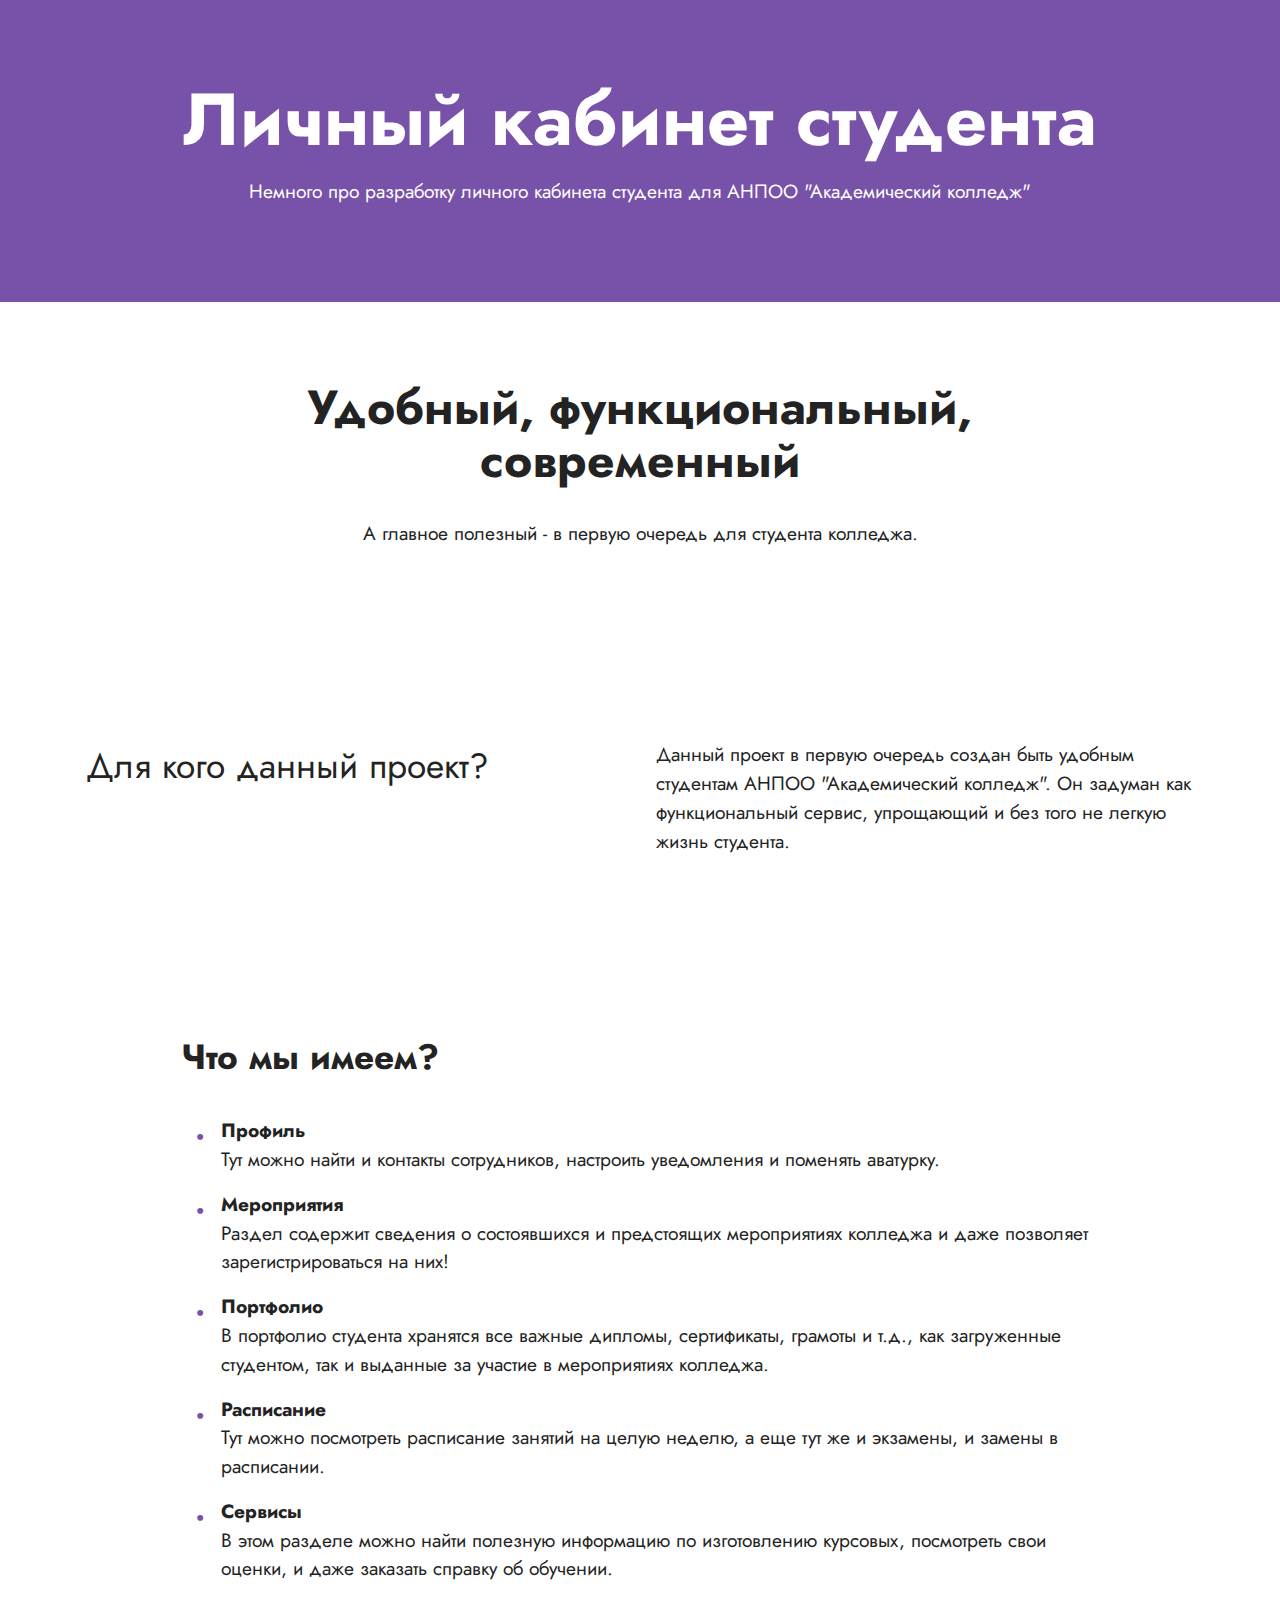
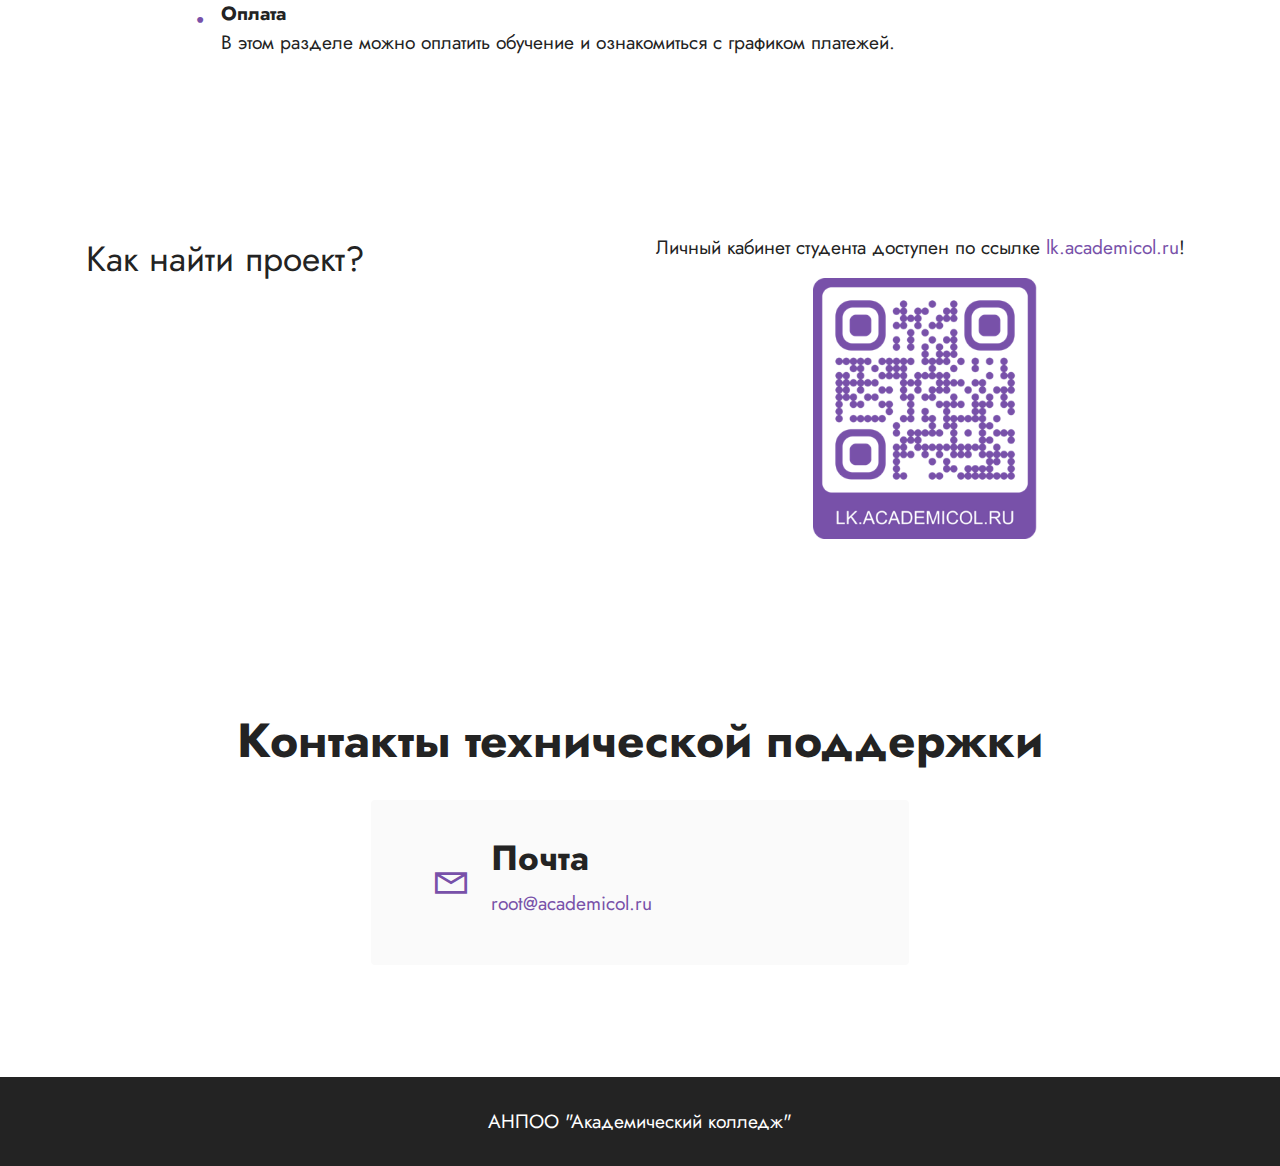
==== index.html @ cc5bcfe1 "Update index.html" ====
<!DOCTYPE html>
<html>
<head>
    <meta charset="UTF-8">
    <meta http-equiv="X-UA-Compatible" content="IE=edge">
    <meta name="viewport" content="width=device-width, initial-scale=1, minimum-scale=1">
    <link rel="shortcut icon" href="assets/images/android-icon-72x72.png" type="image/x-icon">
    <meta name="description" content="">
    <title>Личный кабинет студента</title>
    <link rel="stylesheet" href="assets/web/assets/mobirise-icons2/mobirise2.css">
    <link rel="stylesheet" href="assets/bootstrap/css/bootstrap.min.css">
    <link rel="stylesheet" href="assets/bootstrap/css/bootstrap-grid.min.css">
    <link rel="stylesheet" href="assets/bootstrap/css/bootstrap-reboot.min.css">
    <link rel="stylesheet" href="assets/socicon/css/styles.css">
    <link rel="stylesheet" href="assets/dropdown/css/style.css">
    <link rel="stylesheet" href="assets/theme/css/style.css">
    <link rel="preload"
          href="https://fonts.googleapis.com/css?family=Jost:100,200,300,400,500,600,700,800,900,100i,200i,300i,400i,500i,600i,700i,800i,900i&display=swap"
          as="style" onload="this.onload=null;this.rel='stylesheet'">
    <noscript>
        <link rel="stylesheet"
              href="https://fonts.googleapis.com/css?family=Jost:100,200,300,400,500,600,700,800,900,100i,200i,300i,400i,500i,600i,700i,800i,900i&display=swap">
    </noscript>
    <link rel="preload" as="style" href="assets/mobirise/css/mbr-additional.css">
    <link rel="stylesheet" href="assets/mobirise/css/mbr-additional.css" type="text/css">
</head>
<body>
<section data-bs-version="5.1" class="header1 cid-s48MCQYojq" id="header1-f">
    <div class="align-center container">
        <div class="row justify-content-center">
            <div class="col-12 col-lg-12"><h1 class="mbr-section-title mbr-fonts-style mb-3 display-1"><strong>Личный
                        кабинет студента</strong></h1>
                <p class="mbr-text mbr-fonts-style display-7">Немного про разработку личного кабинета студента для АНПОО
                    "Академический колледж"</p></div>
        </div>
    </div>
</section>
<section data-bs-version="5.1" class="content4 cid-sHHCdPRo4N" id="content4-r">
    <div class="container">
        <div class="row justify-content-center">
            <div class="title col-md-12 col-lg-10"><h3
                        class="mbr-section-title mbr-fonts-style align-center mb-4 display-2"><strong>Удобный,
                        функциональный, современный</strong></h3><h4
                        class="mbr-section-subtitle align-center mbr-fonts-style mb-4 display-7">А главное полезный - в
                    первую очередь для студента колледжа.</h4></div>
        </div>
    </div>
</section>
<section data-bs-version="5.1" class="content10 cid-sHHCg8Ps6o" id="content10-s">
    <div class="container">
        <div class="row justify-content-center">
            <div class="col-12 col-md"><h6 class="mbr-section-subtitle mbr-fonts-style mb-4 display-5">Для кого данный
                    проект?</h6></div>
            <div class="col-md-12 col-lg-6"><p class="mbr-text mbr-fonts-style display-7">Данный проект в первую очередь
                    создан быть удобным студентам АНПОО "Академический колледж". Он задуман как функциональный сервис,
                    упрощающий и без того не легкую жизнь студента.</p></div>
        </div>
    </div>
</section>
<section data-bs-version="5.1" class="content14 cid-sHHGkRH74M" id="content14-t">
    <div class="container">
        <div class="row justify-content-center">
            <div class="col-md-12 col-lg-10"><h3 class="mbr-section-title mbr-fonts-style mb-4 display-5"><strong>Что мы
                        имеем?</strong></h3>
                <ul class="list mbr-fonts-style display-7">
                    <li><strong>Профиль</strong><br>Тут можно найти и контакты сотрудников, настроить уведомления и поменять аватурку.
                    </li>
                    <li><strong>Мероприятия</strong><br>Раздел содержит сведения о состоявшихся и предстоящих
                        мероприятиях колледжа и даже позволяет зарегистрироваться на них!
                    </li>
                    <li><strong>Портфолио</strong><br>В портфолио студента хранятся все важные дипломы, сертификаты,
                        грамоты и т.д., как загруженные студентом, так и выданные за участие в мероприятиях колледжа.
                    </li>
                    <li><strong>Расписание</strong><br></span>Тут можно посмотреть расписание занятий на целую неделю, а
                        еще тут же и экзамены, и замены в расписании.
                    </li>
                    <li><strong>Сервисы</strong><br>В этом разделе можно найти полезную информацию по изготовлению
                        курсовых, посмотреть свои оценки, и даже заказать справку об обучении.
                    </li>
                    <li><strong>Оплата<br></strong>В этом разделе можно оплатить обучение и ознакомиться с графиком
                        платежей.
                    </li>
                </ul>
            </div>
        </div>
    </div>
</section>
<section data-bs-version="5.1" class="content10 cid-sHHCg8Ps6o" id="content10-s">
    <div class="container">
        <div class="row justify-content-center">
            <div class="col-12 col-md"><h6 class="mbr-section-subtitle mbr-fonts-style mb-4 display-5">Как найти
                    проект?</h6></div>
            <div class="col-md-12 col-lg-6">
                <p class="mbr-text mbr-fonts-style display-7">
                    Личный кабинет студента доступен по ссылке 
                    <a href="https://lk.academicol.ru">lk.academicol.ru</a>!
                </p>
                <p class="mbr-text mbr-fonts-style display-7 d-flex flex-row justify-content-around">
                    <img class="col-5" src="assets/images/site.png">
                </p>
            </div>
        </div>
    </div>
</section>
<section data-bs-version="5.1" class="contacts2 cid-sHLPt4nhi1" id="contacts2-14">
    <div class="container">
        <div class="mbr-section-head"><h3 class="mbr-section-title mbr-fonts-style align-center mb-0 display-2"><strong>Контакты
                    технической поддержки</strong></h3></div>
        <div class="row justify-content-center mt-4">
            <div class="card col-12 col-md-6">
                <div class="card-wrapper">
                    <div class="image-wrapper"><span class="mbr-iconfont mobi-mbri-letter mobi-mbri"></span></div>
                    <div class="text-wrapper"><h6 class="card-title mbr-fonts-style mb-1 display-5">
                            <strong>Почта</strong></h6>
                        <p class="mbr-text mbr-fonts-style display-7"><a href="mailto:root@academicol.ru"
                                                                         class="text-primary">root@academicol.ru</a></p>
                    </div>
                </div>
            </div>
        </div>
    </div>
</section>
<section data-bs-version="5.1" class="footer7 cid-sHHzMoeXW1" once="footers" id="footer7-m">
    <div class="container">
        <div class="media-container-row align-center mbr-white">
            <div class="col-12">
                <p class="mbr-text mb-0 mbr-fonts-style display-7">
                    <span class="date-span"></span> АНПОО "Академический колледж"
                </p>
            </div>
        </div>
    </div>
</section>
<script>
    $('.date-span').html(date('Y'));
</script>
</body>
</html>
---- assets/web/assets/mobirise-icons2/mobirise2.css ----
@font-face {
  font-family: 'Moririse2';
  font-display: swap;
  src:  url('mobirise2.eot?f2bix4');
  src:  url('mobirise2.eot?f2bix4#iefix') format('embedded-opentype'),
    url('mobirise2.ttf?f2bix4') format('truetype'),
    url('mobirise2.woff?f2bix4') format('woff'),
    url('mobirise2.svg?f2bix4#mobirise2') format('svg');
  font-weight: normal;
  font-style: normal;
}

[class^="mobi-"], [class*=" mobi-"] {
  /* use !important to prevent issues with browser extensions that change fonts */
  font-family: 'Moririse2' !important;
  speak: none;
  font-style: normal;
  font-weight: normal;
  font-variant: normal;
  text-transform: none;
  line-height: 1;

  /* Better Font Rendering =========== */
  -webkit-font-smoothing: antialiased;
  -moz-osx-font-smoothing: grayscale;
}

.mobi-mbri-add-submenu:before {
  content: "\e900";
}
.mobi-mbri-alert:before {
  content: "\e901";
}
.mobi-mbri-align-center:before {
  content: "\e902";
}
.mobi-mbri-align-justify:before {
  content: "\e903";
}
.mobi-mbri-align-left:before {
  content: "\e904";
}
.mobi-mbri-align-right:before {
  content: "\e905";
}
.mobi-mbri-android:before {
  content: "\e906";
}
.mobi-mbri-apple:before {
  content: "\e907";
}
.mobi-mbri-arrow-down:before {
  content: "\e908";
}
.mobi-mbri-arrow-next:before {
  content: "\e909";
}
.mobi-mbri-arrow-prev:before {
  content: "\e90a";
}
.mobi-mbri-arrow-up:before {
  content: "\e90b";
}
.mobi-mbri-bold:before {
  content: "\e90c";
}
.mobi-mbri-bookmark:before {
  content: "\e90d";
}
.mobi-mbri-bootstrap:before {
  content: "\e90e";
}
.mobi-mbri-briefcase:before {
  content: "\e90f";
}
.mobi-mbri-browse:before {
  content: "\e910";
}
.mobi-mbri-bulleted-list:before {
  content: "\e911";
}
.mobi-mbri-calendar:before {
  content: "\e912";
}
.mobi-mbri-camera:before {
  content: "\e913";
}
.mobi-mbri-cart-add:before {
  content: "\e914";
}
.mobi-mbri-cart-full:before {
  content: "\e915";
}
.mobi-mbri-cash:before {
  content: "\e916";
}
.mobi-mbri-change-style:before {
  content: "\e917";
}
.mobi-mbri-chat:before {
  content: "\e918";
}
.mobi-mbri-clock:before {
  content: "\e919";
}
.mobi-mbri-close:before {
  content: "\e91a";
}
.mobi-mbri-cloud:before {
  content: "\e91b";
}
.mobi-mbri-code:before {
  content: "\e91c";
}
.mobi-mbri-contact-form:before {
  content: "\e91d";
}
.mobi-mbri-credit-card:before {
  content: "\e91e";
}
.mobi-mbri-cursor-click:before {
  content: "\e91f";
}
.mobi-mbri-cust-feedback:before {
  content: "\e920";
}
.mobi-mbri-database:before {
  content: "\e921";
}
.mobi-mbri-delivery:before {
  content: "\e922";
}
.mobi-mbri-desktop:before {
  content: "\e923";
}
.mobi-mbri-devices:before {
  content: "\e924";
}
.mobi-mbri-down:before {
  content: "\e925";
}
.mobi-mbri-download-2:before {
  content: "\e926";
}
.mobi-mbri-download:before {
  content: "\e927";
}
.mobi-mbri-drag-n-drop-2:before {
  content: "\e928";
}
.mobi-mbri-drag-n-drop:before {
  content: "\e929";
}
.mobi-mbri-edit-2:before {
  content: "\e92a";
}
.mobi-mbri-edit:before {
  content: "\e92b";
}
.mobi-mbri-error:before {
  content: "\e92c";
}
.mobi-mbri-extension:before {
  content: "\e92d";
}
.mobi-mbri-features:before {
  content: "\e92e";
}
.mobi-mbri-file:before {
  content: "\e92f";
}
.mobi-mbri-flag:before {
  content: "\e930";
}
.mobi-mbri-folder:before {
  content: "\e931";
}
.mobi-mbri-gift:before {
  content: "\e932";
}
.mobi-mbri-github:before {
  content: "\e933";
}
.mobi-mbri-globe-2:before {
  content: "\e934";
}
.mobi-mbri-globe:before {
  content: "\e935";
}
.mobi-mbri-growing-chart:before {
  content: "\e936";
}
.mobi-mbri-hearth:before {
  content: "\e937";
}
.mobi-mbri-help:before {
  content: "\e938";
}
.mobi-mbri-home:before {
  content: "\e939";
}
.mobi-mbri-hot-cup:before {
  content: "\e93a";
}
.mobi-mbri-idea:before {
  content: "\e93b";
}
.mobi-mbri-image-gallery:before {
  content: "\e93c";
}
.mobi-mbri-image-slider:before {
  content: "\e93d";
}
.mobi-mbri-info:before {
  content: "\e93e";
}
.mobi-mbri-italic:before {
  content: "\e93f";
}
.mobi-mbri-key:before {
  content: "\e940";
}
.mobi-mbri-laptop:before {
  content: "\e941";
}
.mobi-mbri-layers:before {
  content: "\e942";
}
.mobi-mbri-left-right:before {
  content: "\e943";
}
.mobi-mbri-left:before {
  content: "\e944";
}
.mobi-mbri-letter:before {
  content: "\e945";
}
.mobi-mbri-like:before {
  content: "\e946";
}
.mobi-mbri-link:before {
  content: "\e947";
}
.mobi-mbri-lock:before {
  content: "\e948";
}
.mobi-mbri-login:before {
  content: "\e949";
}
.mobi-mbri-logout:before {
  content: "\e94a";
}
.mobi-mbri-magic-stick:before {
  content: "\e94b";
}
.mobi-mbri-map-pin:before {
  content: "\e94c";
}
.mobi-mbri-menu:before {
  content: "\e94d";
}
.mobi-mbri-mobile-2:before {
  content: "\e94e";
}
.mobi-mbri-mobile-horizontal:before {
  content: "\e94f";
}
.mobi-mbri-mobile:before {
  content: "\e950";
}
.mobi-mbri-mobirise:before {
  content: "\e951";
}
.mobi-mbri-more-horizontal:before {
  content: "\e952";
}
.mobi-mbri-more-vertical:before {
  content: "\e953";
}
.mobi-mbri-music:before {
  content: "\e954";
}
.mobi-mbri-new-file:before {
  content: "\e955";
}
.mobi-mbri-numbered-list:before {
  content: "\e956";
}
.mobi-mbri-opened-folder:before {
  content: "\e957";
}
.mobi-mbri-pages:before {
  content: "\e958";
}
.mobi-mbri-paper-plane:before {
  content: "\e959";
}
.mobi-mbri-paperclip:before {
  content: "\e95a";
}
.mobi-mbri-phone:before {
  content: "\e95b";
}
.mobi-mbri-photo:before {
  content: "\e95c";
}
.mobi-mbri-photos:before {
  content: "\e95d";
}
.mobi-mbri-pin:before {
  content: "\e95e";
}
.mobi-mbri-play:before {
  content: "\e95f";
}
.mobi-mbri-plus:before {
  content: "\e960";
}
.mobi-mbri-preview:before {
  content: "\e961";
}
.mobi-mbri-print:before {
  content: "\e962";
}
.mobi-mbri-protect:before {
  content: "\e963";
}
.mobi-mbri-question:before {
  content: "\e964";
}
.mobi-mbri-quote-left:before {
  content: "\e965";
}
.mobi-mbri-quote-right:before {
  content: "\e966";
}
.mobi-mbri-redo:before {
  content: "\e967";
}
.mobi-mbri-refresh:before {
  content: "\e968";
}
.mobi-mbri-responsive-2:before {
  content: "\e969";
}
.mobi-mbri-responsive:before {
  content: "\e96a";
}
.mobi-mbri-right:before {
  content: "\e96b";
}
.mobi-mbri-rocket:before {
  content: "\e96c";
}
.mobi-mbri-sad-face:before {
  content: "\e96d";
}
.mobi-mbri-sale:before {
  content: "\e96e";
}
.mobi-mbri-save:before {
  content: "\e96f";
}
.mobi-mbri-search:before {
  content: "\e970";
}
.mobi-mbri-setting-2:before {
  content: "\e971";
}
.mobi-mbri-setting-3:before {
  content: "\e972";
}
.mobi-mbri-setting:before {
  content: "\e973";
}
.mobi-mbri-share:before {
  content: "\e974";
}
.mobi-mbri-shopping-bag:before {
  content: "\e975";
}
.mobi-mbri-shopping-basket:before {
  content: "\e976";
}
.mobi-mbri-shopping-cart:before {
  content: "\e977";
}
.mobi-mbri-sites:before {
  content: "\e978";
}
.mobi-mbri-smile-face:before {
  content: "\e979";
}
.mobi-mbri-speed:before {
  content: "\e97a";
}
.mobi-mbri-star:before {
  content: "\e97b";
}
.mobi-mbri-success:before {
  content: "\e97c";
}
.mobi-mbri-sun:before {
  content: "\e97d";
}
.mobi-mbri-sun2:before {
  content: "\e97e";
}
.mobi-mbri-tablet-vertical:before {
  content: "\e97f";
}
.mobi-mbri-tablet:before {
  content: "\e980";
}
.mobi-mbri-target:before {
  content: "\e981";
}
.mobi-mbri-timer:before {
  content: "\e982";
}
.mobi-mbri-to-ftp:before {
  content: "\e983";
}
.mobi-mbri-to-local-drive:before {
  content: "\e984";
}
.mobi-mbri-touch-swipe:before {
  content: "\e985";
}
.mobi-mbri-touch:before {
  content: "\e986";
}
.mobi-mbri-trash:before {
  content: "\e987";
}
.mobi-mbri-underline:before {
  content: "\e988";
}
.mobi-mbri-undo:before {
  content: "\e989";
}
.mobi-mbri-unlink:before {
  content: "\e98a";
}
.mobi-mbri-unlock:before {
  content: "\e98b";
}
.mobi-mbri-up-down:before {
  content: "\e98c";
}
.mobi-mbri-up:before {
  content: "\e98d";
}
.mobi-mbri-update:before {
  content: "\e98e";
}
.mobi-mbri-upload-2:before {
  content: "\e98f";
}
.mobi-mbri-upload:before {
  content: "\e990";
}
.mobi-mbri-user-2:before {
  content: "\e991";
}
.mobi-mbri-user:before {
  content: "\e992";
}
.mobi-mbri-users:before {
  content: "\e993";
}
.mobi-mbri-video-play:before {
  content: "\e994";
}
.mobi-mbri-video:before {
  content: "\e995";
}
.mobi-mbri-watch:before {
  content: "\e996";
}
.mobi-mbri-website-theme-2:before {
  content: "\e997";
}
.mobi-mbri-website-theme:before {
  content: "\e998";
}
.mobi-mbri-wifi:before {
  content: "\e999";
}
.mobi-mbri-windows:before {
  content: "\e99a";
}
.mobi-mbri-zoom-in:before {
  content: "\e99b";
}
.mobi-mbri-zoom-out:before {
  content: "\e99c";
}
---- assets/socicon/css/styles.css ----
@charset "UTF-8";

@font-face {
  font-family: 'Socicon';
  src:  url('../fonts/socicon.eot');
  src:  url('../fonts/socicon.eot?#iefix') format('embedded-opentype'),
    url('../fonts/socicon.woff2') format('woff2'),
    url('../fonts/socicon.ttf') format('truetype'),
    url('../fonts/socicon.woff') format('woff'),
    url('../fonts/socicon.svg#socicon') format('svg');
  font-weight: normal;
  font-style: normal;
  font-display: swap;
}

[data-icon]:before {
  font-family: "socicon" !important;
  content: attr(data-icon);
  font-style: normal !important;
  font-weight: normal !important;
  font-variant: normal !important;
  text-transform: none !important;
  speak: none;
  line-height: 1;
  -webkit-font-smoothing: antialiased;
  -moz-osx-font-smoothing: grayscale;
}

[class^="socicon-"], [class*=" socicon-"] {
  /* use !important to prevent issues with browser extensions that change fonts */
  font-family: 'Socicon' !important;
  speak: none;
  font-style: normal;
  font-weight: normal;
  font-variant: normal;
  text-transform: none;
  line-height: 1;

  /* Better Font Rendering =========== */
  -webkit-font-smoothing: antialiased;
  -moz-osx-font-smoothing: grayscale;
}

.socicon-eitaa:before {
  content: "\e97c";
}
.socicon-soroush:before {
  content: "\e97d";
}
.socicon-bale:before {
  content: "\e97e";
}
.socicon-zazzle:before {
  content: "\e97b";
}
.socicon-society6:before {
  content: "\e97a";
}
.socicon-redbubble:before {
  content: "\e979";
}
.socicon-avvo:before {
  content: "\e978";
}
.socicon-stitcher:before {
  content: "\e977";
}
.socicon-googlehangouts:before {
  content: "\e974";
}
.socicon-dlive:before {
  content: "\e975";
}
.socicon-vsco:before {
  content: "\e976";
}
.socicon-flipboard:before {
  content: "\e973";
}
.socicon-ubuntu:before {
  content: "\e958";
}
.socicon-artstation:before {
  content: "\e959";
}
.socicon-invision:before {
  content: "\e95a";
}
.socicon-torial:before {
  content: "\e95b";
}
.socicon-collectorz:before {
  content: "\e95c";
}
.socicon-seenthis:before {
  content: "\e95d";
}
.socicon-googleplaymusic:before {
  content: "\e95e";
}
.socicon-debian:before {
  content: "\e95f";
}
.socicon-filmfreeway:before {
  content: "\e960";
}
.socicon-gnome:before {
  content: "\e961";
}
.socicon-itchio:before {
  content: "\e962";
}
.socicon-jamendo:before {
  content: "\e963";
}
.socicon-mix:before {
  content: "\e964";
}
.socicon-sharepoint:before {
  content: "\e965";
}
.socicon-tinder:before {
  content: "\e966";
}
.socicon-windguru:before {
  content: "\e967";
}
.socicon-cdbaby:before {
  content: "\e968";
}
.socicon-elementaryos:before {
  content: "\e969";
}
.socicon-stage32:before {
  content: "\e96a";
}
.socicon-tiktok:before {
  content: "\e96b";
}
.socicon-gitter:before {
  content: "\e96c";
}
.socicon-letterboxd:before {
  content: "\e96d";
}
.socicon-threema:before {
  content: "\e96e";
}
.socicon-splice:before {
  content: "\e96f";
}
.socicon-metapop:before {
  content: "\e970";
}
.socicon-naver:before {
  content: "\e971";
}
.socicon-remote:before {
  content: "\e972";
}
.socicon-internet:before {
  content: "\e957";
}
.socicon-moddb:before {
  content: "\e94b";
}
.socicon-indiedb:before {
  content: "\e94c";
}
.socicon-traxsource:before {
  content: "\e94d";
}
.socicon-gamefor:before {
  content: "\e94e";
}
.socicon-pixiv:before {
  content: "\e94f";
}
.socicon-myanimelist:before {
  content: "\e950";
}
.socicon-blackberry:before {
  content: "\e951";
}
.socicon-wickr:before {
  content: "\e952";
}
.socicon-spip:before {
  content: "\e953";
}
.socicon-napster:before {
  content: "\e954";
}
.socicon-beatport:before {
  content: "\e955";
}
.socicon-hackerone:before {
  content: "\e956";
}
.socicon-hackernews:before {
  content: "\e946";
}
.socicon-smashwords:before {
  content: "\e947";
}
.socicon-kobo:before {
  content: "\e948";
}
.socicon-bookbub:before {
  content: "\e949";
}
.socicon-mailru:before {
  content: "\e94a";
}
.socicon-gitlab:before {
  content: "\e945";
}
.socicon-instructables:before {
  content: "\e944";
}
.socicon-portfolio:before {
  content: "\e943";
}
.socicon-codered:before {
  content: "\e940";
}
.socicon-origin:before {
  content: "\e941";
}
.socicon-nextdoor:before {
  content: "\e942";
}
.socicon-udemy:before {
  content: "\e93f";
}
.socicon-livemaster:before {
  content: "\e93e";
}
.socicon-crunchbase:before {
  content: "\e93b";
}
.socicon-homefy:before {
  content: "\e93c";
}
.socicon-calendly:before {
  content: "\e93d";
}
.socicon-realtor:before {
  content: "\e90f";
}
.socicon-tidal:before {
  content: "\e910";
}
.socicon-qobuz:before {
  content: "\e911";
}
.socicon-natgeo:before {
  content: "\e912";
}
.socicon-mastodon:before {
  content: "\e913";
}
.socicon-unsplash:before {
  content: "\e914";
}
.socicon-homeadvisor:before {
  content: "\e915";
}
.socicon-angieslist:before {
  content: "\e916";
}
.socicon-codepen:before {
  content: "\e917";
}
.socicon-slack:before {
  content: "\e918";
}
.socicon-openaigym:before {
  content: "\e919";
}
.socicon-logmein:before {
  content: "\e91a";
}
.socicon-fiverr:before {
  content: "\e91b";
}
.socicon-gotomeeting:before {
  content: "\e91c";
}
.socicon-aliexpress:before {
  content: "\e91d";
}
.socicon-guru:before {
  content: "\e91e";
}
.socicon-appstore:before {
  content: "\e91f";
}
.socicon-homes:before {
  content: "\e920";
}
.socicon-zoom:before {
  content: "\e921";
}
.socicon-alibaba:before {
  content: "\e922";
}
.socicon-craigslist:before {
  content: "\e923";
}
.socicon-wix:before {
  content: "\e924";
}
.socicon-redfin:before {
  content: "\e925";
}
.socicon-googlecalendar:before {
  content: "\e926";
}
.socicon-shopify:before {
  content: "\e927";
}
.socicon-freelancer:before {
  content: "\e928";
}
.socicon-seedrs:before {
  content: "\e929";
}
.socicon-bing:before {
  content: "\e92a";
}
.socicon-doodle:before {
  content: "\e92b";
}
.socicon-bonanza:before {
  content: "\e92c";
}
.socicon-squarespace:before {
  content: "\e92d";
}
.socicon-toptal:before {
  content: "\e92e";
}
.socicon-gust:before {
  content: "\e92f";
}
.socicon-ask:before {
  content: "\e930";
}
.socicon-trulia:before {
  content: "\e931";
}
.socicon-loomly:before {
  content: "\e932";
}
.socicon-ghost:before {
  content: "\e933";
}
.socicon-upwork:before {
  content: "\e934";
}
.socicon-fundable:before {
  content: "\e935";
}
.socicon-booking:before {
  content: "\e936";
}
.socicon-googlemaps:before {
  content: "\e937";
}
.socicon-zillow:before {
  content: "\e938";
}
.socicon-niconico:before {
  content: "\e939";
}
.socicon-toneden:before {
  content: "\e93a";
}
.socicon-augment:before {
  content: "\e908";
}
.socicon-bitbucket:before {
  content: "\e909";
}
.socicon-fyuse:before {
  content: "\e90a";
}
.socicon-yt-gaming:before {
  content: "\e90b";
}
.socicon-sketchfab:before {
  content: "\e90c";
}
.socicon-mobcrush:before {
  content: "\e90d";
}
.socicon-microsoft:before {
  content: "\e90e";
}
.socicon-pandora:before {
  content: "\e907";
}
.socicon-messenger:before {
  content: "\e906";
}
.socicon-gamewisp:before {
  content: "\e905";
}
.socicon-bloglovin:before {
  content: "\e904";
}
.socicon-tunein:before {
  content: "\e903";
}
.socicon-gamejolt:before {
  content: "\e901";
}
.socicon-trello:before {
  content: "\e902";
}
.socicon-spreadshirt:before {
  content: "\e900";
}
.socicon-500px:before {
  content: "\e000";
}
.socicon-8tracks:before {
  content: "\e001";
}
.socicon-airbnb:before {
  content: "\e002";
}
.socicon-alliance:before {
  content: "\e003";
}
.socicon-amazon:before {
  content: "\e004";
}
.socicon-amplement:before {
  content: "\e005";
}
.socicon-android:before {
  content: "\e006";
}
.socicon-angellist:before {
  content: "\e007";
}
.socicon-apple:before {
  content: "\e008";
}
.socicon-appnet:before {
  content: "\e009";
}
.socicon-baidu:before {
  content: "\e00a";
}
.socicon-bandcamp:before {
  content: "\e00b";
}
.socicon-battlenet:before {
  content: "\e00c";
}
.socicon-mixer:before {
  content: "\e00d";
}
.socicon-bebee:before {
  content: "\e00e";
}
.socicon-bebo:before {
  content: "\e00f";
}
.socicon-behance:before {
  content: "\e010";
}
.socicon-blizzard:before {
  content: "\e011";
}
.socicon-blogger:before {
  content: "\e012";
}
.socicon-buffer:before {
  content: "\e013";
}
.socicon-chrome:before {
  content: "\e014";
}
.socicon-coderwall:before {
  content: "\e015";
}
.socicon-curse:before {
  content: "\e016";
}
.socicon-dailymotion:before {
  content: "\e017";
}
.socicon-deezer:before {
  content: "\e018";
}
.socicon-delicious:before {
  content: "\e019";
}
.socicon-deviantart:before {
  content: "\e01a";
}
.socicon-diablo:before {
  content: "\e01b";
}
.socicon-digg:before {
  content: "\e01c";
}
.socicon-discord:before {
  content: "\e01d";
}
.socicon-disqus:before {
  content: "\e01e";
}
.socicon-douban:before {
  content: "\e01f";
}
.socicon-draugiem:before {
  content: "\e020";
}
.socicon-dribbble:before {
  content: "\e021";
}
.socicon-drupal:before {
  content: "\e022";
}
.socicon-ebay:before {
  content: "\e023";
}
.socicon-ello:before {
  content: "\e024";
}
.socicon-endomodo:before {
  content: "\e025";
}
.socicon-envato:before {
  content: "\e026";
}
.socicon-etsy:before {
  content: "\e027";
}
.socicon-facebook:before {
  content: "\e028";
}
.socicon-feedburner:before {
  content: "\e029";
}
.socicon-filmweb:before {
  content: "\e02a";
}
.socicon-firefox:before {
  content: "\e02b";
}
.socicon-flattr:before {
  content: "\e02c";
}
.socicon-flickr:before {
  content: "\e02d";
}
.socicon-formulr:before {
  content: "\e02e";
}
.socicon-forrst:before {
  content: "\e02f";
}
.socicon-foursquare:before {
  content: "\e030";
}
.socicon-friendfeed:before {
  content: "\e031";
}
.socicon-github:before {
  content: "\e032";
}
.socicon-goodreads:before {
  content: "\e033";
}
.socicon-google:before {
  content: "\e034";
}
.socicon-googlescholar:before {
  content: "\e035";
}
.socicon-googlegroups:before {
  content: "\e036";
}
.socicon-googlephotos:before {
  content: "\e037";
}
.socicon-googleplus:before {
  content: "\e038";
}
.socicon-grooveshark:before {
  content: "\e039";
}
.socicon-hackerrank:before {
  content: "\e03a";
}
.socicon-hearthstone:before {
  content: "\e03b";
}
.socicon-hellocoton:before {
  content: "\e03c";
}
.socicon-heroes:before {
  content: "\e03d";
}
.socicon-smashcast:before {
  content: "\e03e";
}
.socicon-horde:before {
  content: "\e03f";
}
.socicon-houzz:before {
  content: "\e040";
}
.socicon-icq:before {
  content: "\e041";
}
.socicon-identica:before {
  content: "\e042";
}
.socicon-imdb:before {
  content: "\e043";
}
.socicon-instagram:before {
  content: "\e044";
}
.socicon-issuu:before {
  content: "\e045";
}
.socicon-istock:before {
  content: "\e046";
}
.socicon-itunes:before {
  content: "\e047";
}
.socicon-keybase:before {
  content: "\e048";
}
.socicon-lanyrd:before {
  content: "\e049";
}
.socicon-lastfm:before {
  content: "\e04a";
}
.socicon-line:before {
  content: "\e04b";
}
.socicon-linkedin:before {
  content: "\e04c";
}
.socicon-livejournal:before {
  content: "\e04d";
}
.socicon-lyft:before {
  content: "\e04e";
}
.socicon-macos:before {
  content: "\e04f";
}
.socicon-mail:before {
  content: "\e050";
}
.socicon-medium:before {
  content: "\e051";
}
.socicon-meetup:before {
  content: "\e052";
}
.socicon-mixcloud:before {
  content: "\e053";
}
.socicon-modelmayhem:before {
  content: "\e054";
}
.socicon-mumble:before {
  content: "\e055";
}
.socicon-myspace:before {
  content: "\e056";
}
.socicon-newsvine:before {
  content: "\e057";
}
.socicon-nintendo:before {
  content: "\e058";
}
.socicon-npm:before {
  content: "\e059";
}
.socicon-odnoklassniki:before {
  content: "\e05a";
}
.socicon-openid:before {
  content: "\e05b";
}
.socicon-opera:before {
  content: "\e05c";
}
.socicon-outlook:before {
  content: "\e05d";
}
.socicon-overwatch:before {
  content: "\e05e";
}
.socicon-patreon:before {
  content: "\e05f";
}
.socicon-paypal:before {
  content: "\e060";
}
.socicon-periscope:before {
  content: "\e061";
}
.socicon-persona:before {
  content: "\e062";
}
.socicon-pinterest:before {
  content: "\e063";
}
.socicon-play:before {
  content: "\e064";
}
.socicon-player:before {
  content: "\e065";
}
.socicon-playstation:before {
  content: "\e066";
}
.socicon-pocket:before {
  content: "\e067";
}
.socicon-qq:before {
  content: "\e068";
}
.socicon-quora:before {
  content: "\e069";
}
.socicon-raidcall:before {
  content: "\e06a";
}
.socicon-ravelry:before {
  content: "\e06b";
}
.socicon-reddit:before {
  content: "\e06c";
}
.socicon-renren:before {
  content: "\e06d";
}
.socicon-researchgate:before {
  content: "\e06e";
}
.socicon-residentadvisor:before {
  content: "\e06f";
}
.socicon-reverbnation:before {
  content: "\e070";
}
.socicon-rss:before {
  content: "\e071";
}
.socicon-sharethis:before {
  content: "\e072";
}
.socicon-skype:before {
  content: "\e073";
}
.socicon-slideshare:before {
  content: "\e074";
}
.socicon-smugmug:before {
  content: "\e075";
}
.socicon-snapchat:before {
  content: "\e076";
}
.socicon-songkick:before {
  content: "\e077";
}
.socicon-soundcloud:before {
  content: "\e078";
}
.socicon-spotify:before {
  content: "\e079";
}
.socicon-stackexchange:before {
  content: "\e07a";
}
.socicon-stackoverflow:before {
  content: "\e07b";
}
.socicon-starcraft:before {
  content: "\e07c";
}
.socicon-stayfriends:before {
  content: "\e07d";
}
.socicon-steam:before {
  content: "\e07e";
}
.socicon-storehouse:before {
  content: "\e07f";
}
.socicon-strava:before {
  content: "\e080";
}
.socicon-streamjar:before {
  content: "\e081";
}
.socicon-stumbleupon:before {
  content: "\e082";
}
.socicon-swarm:before {
  content: "\e083";
}
.socicon-teamspeak:before {
  content: "\e084";
}
.socicon-teamviewer:before {
  content: "\e085";
}
.socicon-technorati:before {
  content: "\e086";
}
.socicon-telegram:before {
  content: "\e087";
}
.socicon-tripadvisor:before {
  content: "\e088";
}
.socicon-tripit:before {
  content: "\e089";
}
.socicon-triplej:before {
  content: "\e08a";
}
.socicon-tumblr:before {
  content: "\e08b";
}
.socicon-twitch:before {
  content: "\e08c";
}
.socicon-twitter:before {
  content: "\e08d";
}
.socicon-uber:before {
  content: "\e08e";
}
.socicon-ventrilo:before {
  content: "\e08f";
}
.socicon-viadeo:before {
  content: "\e090";
}
.socicon-viber:before {
  content: "\e091";
}
.socicon-viewbug:before {
  content: "\e092";
}
.socicon-vimeo:before {
  content: "\e093";
}
.socicon-vine:before {
  content: "\e094";
}
.socicon-vkontakte:before {
  content: "\e095";
}
.socicon-warcraft:before {
  content: "\e096";
}
.socicon-wechat:before {
  content: "\e097";
}
.socicon-weibo:before {
  content: "\e098";
}
.socicon-whatsapp:before {
  content: "\e099";
}
.socicon-wikipedia:before {
  content: "\e09a";
}
.socicon-windows:before {
  content: "\e09b";
}
.socicon-wordpress:before {
  content: "\e09c";
}
.socicon-wykop:before {
  content: "\e09d";
}
.socicon-xbox:before {
  content: "\e09e";
}
.socicon-xing:before {
  content: "\e09f";
}
.socicon-yahoo:before {
  content: "\e0a0";
}
.socicon-yammer:before {
  content: "\e0a1";
}
.socicon-yandex:before {
  content: "\e0a2";
}
.socicon-yelp:before {
  content: "\e0a3";
}
.socicon-younow:before {
  content: "\e0a4";
}
.socicon-youtube:before {
  content: "\e0a5";
}
.socicon-zapier:before {
  content: "\e0a6";
}
.socicon-zerply:before {
  content: "\e0a7";
}
.socicon-zomato:before {
  content: "\e0a8";
}
.socicon-zynga:before {
  content: "\e0a9";
}
---- assets/dropdown/css/style.css ----
.navbar-dropdown {
  left: 0;
  padding: 0;
  position: absolute;
  right: 0;
  top: 0;
  transition: all 0.45s ease;
  z-index: 1030;
  background: #282828; }
  .navbar-dropdown .navbar-logo {
    margin-right: 0.8rem;
    transition: margin 0.3s ease-in-out;
    vertical-align: middle; }
    .navbar-dropdown .navbar-logo img {
      height: 3.125rem;
      transition: all 0.3s ease-in-out; }
    .navbar-dropdown .navbar-logo.mbr-iconfont {
      font-size: 3.125rem;
      line-height: 3.125rem; }
  .navbar-dropdown .navbar-caption {
    font-weight: 700;
    white-space: normal;
    vertical-align: -4px;
    line-height: 3.125rem !important; }
    .navbar-dropdown .navbar-caption, .navbar-dropdown .navbar-caption:hover {
      color: inherit;
      text-decoration: none; }
  .navbar-dropdown .mbr-iconfont + .navbar-caption {
    vertical-align: -1px; }
  .navbar-dropdown.navbar-fixed-top {
    position: fixed; }
  .navbar-dropdown .navbar-brand span {
    vertical-align: -4px; }
  .navbar-dropdown.bg-color.transparent {
    background: none; }
  .navbar-dropdown.navbar-short .navbar-brand {
    padding: 0.625rem 0; }
    .navbar-dropdown.navbar-short .navbar-brand span {
      vertical-align: -1px; }
  .navbar-dropdown.navbar-short .navbar-caption {
    line-height: 2.375rem !important;
    vertical-align: -2px; }
  .navbar-dropdown.navbar-short .navbar-logo {
    margin-right: 0.5rem; }
    .navbar-dropdown.navbar-short .navbar-logo img {
      height: 2.375rem; }
    .navbar-dropdown.navbar-short .navbar-logo.mbr-iconfont {
      font-size: 2.375rem;
      line-height: 2.375rem; }
  .navbar-dropdown.navbar-short .mbr-table-cell {
    height: 3.625rem; }
  .navbar-dropdown .navbar-close {
    left: 0.6875rem;
    position: fixed;
    top: 0.75rem;
    z-index: 1000; }
  .navbar-dropdown .hamburger-icon {
    content: "";
    display: inline-block;
    vertical-align: middle;
    width: 16px;
    -webkit-box-shadow: 0 -6px 0 1px #282828,0 0 0 1px #282828,0 6px 0 1px #282828;
    -moz-box-shadow: 0 -6px 0 1px #282828,0 0 0 1px #282828,0 6px 0 1px #282828;
    box-shadow: 0 -6px 0 1px #282828,0 0 0 1px #282828,0 6px 0 1px #282828; }

.dropdown-menu .dropdown-toggle[data-toggle="dropdown-submenu"]::after {
  border-bottom: 0.35em solid transparent;
  border-left: 0.35em solid;
  border-right: 0;
  border-top: 0.35em solid transparent;
  margin-left: 0.3rem; }

.dropdown-menu .dropdown-item:focus {
  outline: 0; }

.nav-dropdown {
  font-size: 0.75rem;
  font-weight: 500;
  height: auto !important; }
  .nav-dropdown .nav-btn {
    padding-left: 1rem; }
  .nav-dropdown .link {
    margin: .667em 1.667em;
    font-weight: 500;
    padding: 0;
    transition: color .2s ease-in-out; }
    .nav-dropdown .link.dropdown-toggle {
      margin-right: 2.583em; }
      .nav-dropdown .link.dropdown-toggle::after {
        margin-left: .25rem;
        border-top: 0.35em solid;
        border-right: 0.35em solid transparent;
        border-left: 0.35em solid transparent;
        border-bottom: 0; }
      .nav-dropdown .link.dropdown-toggle[aria-expanded="true"] {
        margin: 0;
        padding: 0.667em 3.263em  0.667em 1.667em; }
  .nav-dropdown .link::after,
  .nav-dropdown .dropdown-item::after {
    color: inherit; }
  .nav-dropdown .btn {
    font-size: 0.75rem;
    font-weight: 700;
    letter-spacing: 0;
    margin-bottom: 0;
    padding-left: 1.25rem;
    padding-right: 1.25rem; }
  .nav-dropdown .dropdown-menu {
    border-radius: 0;
    border: 0;
    left: 0;
    margin: 0;
    padding-bottom: 1.25rem;
    padding-top: 1.25rem;
    position: relative; }
  .nav-dropdown .dropdown-submenu {
    margin-left: 0.125rem;
    top: 0; }
  .nav-dropdown .dropdown-item {
    font-weight: 500;
    line-height: 2;
    padding: 0.3846em 4.615em 0.3846em 1.5385em;
    position: relative;
    transition: color .2s ease-in-out, background-color .2s ease-in-out; }
    .nav-dropdown .dropdown-item::after {
      margin-top: -0.3077em;
      position: absolute;
      right: 1.1538em;
      top: 50%; }
    .nav-dropdown .dropdown-item:focus, .nav-dropdown .dropdown-item:hover {
      background: none; }

@media (max-width: 767px) {
  .nav-dropdown.navbar-toggleable-sm {
    bottom: 0;
    display: none;
    left: 0;
    overflow-x: hidden;
    position: fixed;
    top: 0;
    transform: translateX(-100%);
    -ms-transform: translateX(-100%);
    -webkit-transform: translateX(-100%);
    width: 18.75rem;
    z-index: 999; } }
.nav-dropdown.navbar-toggleable-xl {
  bottom: 0;
  display: none;
  left: 0;
  overflow-x: hidden;
  position: fixed;
  top: 0;
  transform: translateX(-100%);
  -ms-transform: translateX(-100%);
  -webkit-transform: translateX(-100%);
  width: 18.75rem;
  z-index: 999; }

.nav-dropdown-sm {
  display: block !important;
  overflow-x: hidden;
  overflow: auto;
  padding-top: 3.875rem; }
  .nav-dropdown-sm::after {
    content: "";
    display: block;
    height: 3rem;
    width: 100%; }
  .nav-dropdown-sm.collapse.in ~ .navbar-close {
    display: block !important; }
  .nav-dropdown-sm.collapsing, .nav-dropdown-sm.collapse.in {
    transform: translateX(0);
    -ms-transform: translateX(0);
    -webkit-transform: translateX(0);
    transition: all 0.25s ease-out;
    -webkit-transition: all 0.25s ease-out;
    background: #282828; }
  .nav-dropdown-sm.collapsing[aria-expanded="false"] {
    transform: translateX(-100%);
    -ms-transform: translateX(-100%);
    -webkit-transform: translateX(-100%); }
  .nav-dropdown-sm .nav-item {
    display: block;
    margin-left: 0 !important;
    padding-left: 0; }
  .nav-dropdown-sm .link,
  .nav-dropdown-sm .dropdown-item {
    border-top: 1px dotted rgba(255, 255, 255, 0.1);
    font-size: 0.8125rem;
    line-height: 1.6;
    margin: 0 !important;
    padding: 0.875rem 2.4rem 0.875rem 1.5625rem !important;
    position: relative;
    white-space: normal; }
    .nav-dropdown-sm .link:focus, .nav-dropdown-sm .link:hover,
    .nav-dropdown-sm .dropdown-item:focus,
    .nav-dropdown-sm .dropdown-item:hover {
      background: rgba(0, 0, 0, 0.2) !important;
      color: #c0a375; }
  .nav-dropdown-sm .nav-btn {
    position: relative;
    padding: 1.5625rem 1.5625rem 0 1.5625rem; }
    .nav-dropdown-sm .nav-btn::before {
      border-top: 1px dotted rgba(255, 255, 255, 0.1);
      content: "";
      left: 0;
      position: absolute;
      top: 0;
      width: 100%; }
    .nav-dropdown-sm .nav-btn + .nav-btn {
      padding-top: 0.625rem; }
      .nav-dropdown-sm .nav-btn + .nav-btn::before {
        display: none; }
  .nav-dropdown-sm .btn {
    padding: 0.625rem 0; }
  .nav-dropdown-sm .dropdown-toggle[data-toggle="dropdown-submenu"]::after {
    margin-left: .25rem;
    border-top: 0.35em solid;
    border-right: 0.35em solid transparent;
    border-left: 0.35em solid transparent;
    border-bottom: 0; }
  .nav-dropdown-sm .dropdown-toggle[data-toggle="dropdown-submenu"][aria-expanded="true"]::after {
    border-top: 0;
    border-right: 0.35em solid transparent;
    border-left: 0.35em solid transparent;
    border-bottom: 0.35em solid; }
  .nav-dropdown-sm .dropdown-menu {
    margin: 0;
    padding: 0;
    position: relative;
    top: 0;
    left: 0;
    width: 100%;
    border: 0;
    float: none;
    border-radius: 0;
    background: none; }
  .nav-dropdown-sm .dropdown-submenu {
    left: 100%;
    margin-left: 0.125rem;
    margin-top: -1.25rem;
    top: 0; }

.navbar-toggleable-sm .nav-dropdown .dropdown-menu {
  position: absolute; }

.navbar-toggleable-sm .nav-dropdown .dropdown-submenu {
  left: 100%;
  margin-left: 0.125rem;
  margin-top: -1.25rem;
  top: 0; }

.navbar-toggleable-sm.opened .nav-dropdown .dropdown-menu {
  position: relative; }

.navbar-toggleable-sm.opened .nav-dropdown .dropdown-submenu {
  left: 0;
  margin-left: 00rem;
  margin-top: 0rem;
  top: 0; }

.is-builder .nav-dropdown.collapsing {
  transition: none !important; }
---- assets/theme/css/style.css ----
@charset "UTF-8";
section {
  background-color: #ffffff;
}

body {
  font-style: normal;
  line-height: 1.5;
  font-weight: 400;
  color: #232323;
  position: relative;
}

button {
  background-color: transparent;
  border-color: transparent;
}

section,
.container,
.container-fluid {
  position: relative;
  word-wrap: break-word;
}

a.mbr-iconfont:hover {
  text-decoration: none;
}

.article .lead p,
.article .lead ul,
.article .lead ol,
.article .lead pre,
.article .lead blockquote {
  margin-bottom: 0;
}

a {
  font-style: normal;
  font-weight: 400;
  cursor: pointer;
}
a, a:hover {
  text-decoration: none;
}

.mbr-section-title {
  font-style: normal;
  line-height: 1.3;
}

.mbr-section-subtitle {
  line-height: 1.3;
}

.mbr-text {
  font-style: normal;
  line-height: 1.7;
}

h1,
h2,
h3,
h4,
h5,
h6,
.display-1,
.display-2,
.display-4,
.display-5,
.display-7,
span,
p,
a {
  line-height: 1;
  word-break: break-word;
  word-wrap: break-word;
  font-weight: 400;
}

b,
strong {
  font-weight: bold;
}

input:-webkit-autofill, input:-webkit-autofill:hover, input:-webkit-autofill:focus, input:-webkit-autofill:active {
  transition-delay: 9999s;
  -webkit-transition-property: background-color, color;
  transition-property: background-color, color;
}

textarea[type=hidden] {
  display: none;
}

section {
  background-position: 50% 50%;
  background-repeat: no-repeat;
  background-size: cover;
}
section .mbr-background-video,
section .mbr-background-video-preview {
  position: absolute;
  bottom: 0;
  left: 0;
  right: 0;
  top: 0;
}

.hidden {
  visibility: hidden;
}

.mbr-z-index20 {
  z-index: 20;
}

/*! Base colors */
.mbr-white {
  color: #ffffff;
}

.mbr-black {
  color: #111111;
}

.mbr-bg-white {
  background-color: #ffffff;
}

.mbr-bg-black {
  background-color: #000000;
}

/*! Text-aligns */
.align-left {
  text-align: left;
}

.align-center {
  text-align: center;
}

.align-right {
  text-align: right;
}

/*! Font-weight  */
.mbr-light {
  font-weight: 300;
}

.mbr-regular {
  font-weight: 400;
}

.mbr-semibold {
  font-weight: 500;
}

.mbr-bold {
  font-weight: 700;
}

/*! Media  */
.media-content {
  flex-basis: 100%;
}

.media-container-row {
  display: flex;
  flex-direction: row;
  flex-wrap: wrap;
  justify-content: center;
  align-content: center;
  align-items: start;
}
.media-container-row .media-size-item {
  width: 400px;
}

.media-container-column {
  display: flex;
  flex-direction: column;
  flex-wrap: wrap;
  justify-content: center;
  align-content: center;
  align-items: stretch;
}
.media-container-column > * {
  width: 100%;
}

@media (min-width: 992px) {
  .media-container-row {
    flex-wrap: nowrap;
  }
}
figure {
  margin-bottom: 0;
  overflow: hidden;
}

figure[mbr-media-size] {
  transition: width 0.1s;
}

img,
iframe {
  display: block;
  width: 100%;
}

.card {
  background-color: transparent;
  border: none;
}

.card-box {
  width: 100%;
}

.card-img {
  text-align: center;
  flex-shrink: 0;
  -webkit-flex-shrink: 0;
}

.media {
  max-width: 100%;
  margin: 0 auto;
}

.mbr-figure {
  align-self: center;
}

.media-container > div {
  max-width: 100%;
}

.mbr-figure img,
.card-img img {
  width: 100%;
}

@media (max-width: 991px) {
  .media-size-item {
    width: auto !important;
  }

  .media {
    width: auto;
  }

  .mbr-figure {
    width: 100% !important;
  }
}
/*! Buttons */
.mbr-section-btn {
  margin-left: -0.6rem;
  margin-right: -0.6rem;
  font-size: 0;
}

.btn {
  font-weight: 600;
  border-width: 1px;
  font-style: normal;
  margin: 0.6rem 0.6rem;
  white-space: normal;
  transition: all 0.2s ease-in-out;
  display: inline-flex;
  align-items: center;
  justify-content: center;
  word-break: break-word;
}

.btn-sm {
  font-weight: 600;
  letter-spacing: 0px;
  transition: all 0.3s ease-in-out;
}

.btn-md {
  font-weight: 600;
  letter-spacing: 0px;
  transition: all 0.3s ease-in-out;
}

.btn-lg {
  font-weight: 600;
  letter-spacing: 0px;
  transition: all 0.3s ease-in-out;
}

.btn-form {
  margin: 0;
}
.btn-form:hover {
  cursor: pointer;
}

nav .mbr-section-btn {
  margin-left: 0rem;
  margin-right: 0rem;
}

/*! Btn icon margin */
.btn .mbr-iconfont,
.btn.btn-sm .mbr-iconfont {
  order: 1;
  cursor: pointer;
  margin-left: 0.5rem;
  vertical-align: sub;
}

.btn.btn-md .mbr-iconfont,
.btn.btn-md .mbr-iconfont {
  margin-left: 0.8rem;
}

.mbr-regular {
  font-weight: 400;
}

.mbr-semibold {
  font-weight: 500;
}

.mbr-bold {
  font-weight: 700;
}

[type=submit] {
  -webkit-appearance: none;
}

/*! Full-screen */
.mbr-fullscreen .mbr-overlay {
  min-height: 100vh;
}

.mbr-fullscreen {
  display: flex;
  display: -moz-flex;
  display: -ms-flex;
  display: -o-flex;
  align-items: center;
  min-height: 100vh;
  padding-top: 3rem;
  padding-bottom: 3rem;
}

/*! Map */
.map {
  height: 25rem;
  position: relative;
}
.map iframe {
  width: 100%;
  height: 100%;
}

/*! Scroll to top arrow */
.mbr-arrow-up {
  bottom: 25px;
  right: 90px;
  position: fixed;
  text-align: right;
  z-index: 5000;
  color: #ffffff;
  font-size: 22px;
}

.mbr-arrow-up a {
  background: rgba(0, 0, 0, 0.2);
  border-radius: 50%;
  color: #fff;
  display: inline-block;
  height: 60px;
  width: 60px;
  border: 2px solid #fff;
  outline-style: none !important;
  position: relative;
  text-decoration: none;
  transition: all 0.3s ease-in-out;
  cursor: pointer;
  text-align: center;
}
.mbr-arrow-up a:hover {
  background-color: rgba(0, 0, 0, 0.4);
}
.mbr-arrow-up a i {
  line-height: 60px;
}

.mbr-arrow-up-icon {
  display: block;
  color: #fff;
}

.mbr-arrow-up-icon::before {
  content: "›";
  display: inline-block;
  font-family: serif;
  font-size: 22px;
  line-height: 1;
  font-style: normal;
  position: relative;
  top: 6px;
  left: -4px;
  transform: rotate(-90deg);
}

/*! Arrow Down */
.mbr-arrow {
  position: absolute;
  bottom: 45px;
  left: 50%;
  width: 60px;
  height: 60px;
  cursor: pointer;
  background-color: rgba(80, 80, 80, 0.5);
  border-radius: 50%;
  transform: translateX(-50%);
}
@media (max-width: 767px) {
  .mbr-arrow {
    display: none;
  }
}
.mbr-arrow > a {
  display: inline-block;
  text-decoration: none;
  outline-style: none;
  -webkit-animation: arrowdown 1.7s ease-in-out infinite;
          animation: arrowdown 1.7s ease-in-out infinite;
  color: #ffffff;
}
.mbr-arrow > a > i {
  position: absolute;
  top: -2px;
  left: 15px;
  font-size: 2rem;
}

#scrollToTop a i::before {
  content: "";
  position: absolute;
  display: block;
  border-bottom: 2.5px solid #fff;
  border-left: 2.5px solid #fff;
  width: 27.8%;
  height: 27.8%;
  left: 50%;
  top: 51%;
  transform: translateY(-30%) translateX(-50%) rotate(135deg);
}

@keyframes arrowdown {
  0% {
    transform: translateY(0px);
  }
  50% {
    transform: translateY(-5px);
  }
  100% {
    transform: translateY(0px);
  }
}
@-webkit-keyframes arrowdown {
  0% {
    transform: translateY(0px);
  }
  50% {
    transform: translateY(-5px);
  }
  100% {
    transform: translateY(0px);
  }
}
@media (max-width: 500px) {
  .mbr-arrow-up {
    left: 0;
    right: 0;
    text-align: center;
  }
}
/*Gradients animation*/
@keyframes gradient-animation {
  from {
    background-position: 0% 100%;
    -webkit-animation-timing-function: ease-in-out;
            animation-timing-function: ease-in-out;
  }
  to {
    background-position: 100% 0%;
    -webkit-animation-timing-function: ease-in-out;
            animation-timing-function: ease-in-out;
  }
}
@-webkit-keyframes gradient-animation {
  from {
    background-position: 0% 100%;
    -webkit-animation-timing-function: ease-in-out;
            animation-timing-function: ease-in-out;
  }
  to {
    background-position: 100% 0%;
    -webkit-animation-timing-function: ease-in-out;
            animation-timing-function: ease-in-out;
  }
}
.bg-gradient {
  background-size: 200% 200%;
  animation: gradient-animation 5s infinite alternate;
  -webkit-animation: gradient-animation 5s infinite alternate;
}

.menu .navbar-brand {
  display: -webkit-flex;
}
.menu .navbar-brand span {
  display: flex;
  display: -webkit-flex;
}
.menu .navbar-brand .navbar-caption-wrap {
  display: -webkit-flex;
}
.menu .navbar-brand .navbar-logo img {
  display: -webkit-flex;
  width: auto;
}
@media (min-width: 768px) and (max-width: 991px) {
  .menu .navbar-toggleable-sm .navbar-nav {
    display: -ms-flexbox;
  }
}
@media (max-width: 991px) {
  .menu .navbar-collapse {
    max-height: 93.5vh;
  }
  .menu .navbar-collapse.show {
    overflow: auto;
  }
}
@media (min-width: 992px) {
  .menu .navbar-nav.nav-dropdown {
    display: -webkit-flex;
  }
  .menu .navbar-toggleable-sm .navbar-collapse {
    display: -webkit-flex !important;
  }
  .menu .collapsed .navbar-collapse {
    max-height: 93.5vh;
  }
  .menu .collapsed .navbar-collapse.show {
    overflow: auto;
  }
}
@media (max-width: 767px) {
  .menu .navbar-collapse {
    max-height: 80vh;
  }
}

.nav-link .mbr-iconfont {
  margin-right: 0.5rem;
}

.navbar {
  display: -webkit-flex;
  -webkit-flex-wrap: wrap;
  -webkit-align-items: center;
  -webkit-justify-content: space-between;
}

.navbar-collapse {
  -webkit-flex-basis: 100%;
  -webkit-flex-grow: 1;
  -webkit-align-items: center;
}

.nav-dropdown .link {
  padding: 0.667em 1.667em !important;
  margin: 0 !important;
}

.nav {
  display: -webkit-flex;
  -webkit-flex-wrap: wrap;
}

.row {
  display: -webkit-flex;
  -webkit-flex-wrap: wrap;
}

.justify-content-center {
  -webkit-justify-content: center;
}

.form-inline {
  display: -webkit-flex;
}

.card-wrapper {
  -webkit-flex: 1;
}

.carousel-control {
  z-index: 10;
  display: -webkit-flex;
}

.carousel-controls {
  display: -webkit-flex;
}

.media {
  display: -webkit-flex;
}

.form-group:focus {
  outline: none;
}

.jq-selectbox__select {
  padding: 7px 0;
  position: relative;
}

.jq-selectbox__dropdown {
  overflow: hidden;
  border-radius: 10px;
  position: absolute;
  top: 100%;
  left: 0 !important;
  width: 100% !important;
}

.jq-selectbox__trigger-arrow {
  right: 0;
  transform: translateY(-50%);
}

.jq-selectbox li {
  padding: 1.07em 0.5em;
}

input[type=range] {
  padding-left: 0 !important;
  padding-right: 0 !important;
}

.modal-dialog,
.modal-content {
  height: 100%;
}

.modal-dialog .carousel-inner {
  height: calc(100vh - 1.75rem);
}
@media (max-width: 575px) {
  .modal-dialog .carousel-inner {
    height: calc(100vh - 1rem);
  }
}

.carousel-item {
  text-align: center;
}

.carousel-item img {
  margin: auto;
}

.navbar-toggler {
  align-self: flex-start;
  padding: 0.25rem 0.75rem;
  font-size: 1.25rem;
  line-height: 1;
  background: transparent;
  border: 1px solid transparent;
  border-radius: 0.25rem;
}

.navbar-toggler:focus,
.navbar-toggler:hover {
  text-decoration: none;
  box-shadow: none;
}

.navbar-toggler-icon {
  display: inline-block;
  width: 1.5em;
  height: 1.5em;
  vertical-align: middle;
  content: "";
  background: no-repeat center center;
  background-size: 100% 100%;
}

.navbar-toggler-left {
  position: absolute;
  left: 1rem;
}

.navbar-toggler-right {
  position: absolute;
  right: 1rem;
}

.card-img {
  width: auto;
}

.menu .navbar.collapsed:not(.beta-menu) {
  flex-direction: column;
}

.carousel-item.active,
.carousel-item-next,
.carousel-item-prev {
  display: flex;
}

.note-air-layout .dropup .dropdown-menu,
.note-air-layout .navbar-fixed-bottom .dropdown .dropdown-menu {
  bottom: initial !important;
}

html,
body {
  height: auto;
  min-height: 100vh;
}

.dropup .dropdown-toggle::after {
  display: none;
}

.form-asterisk {
  font-family: initial;
  position: absolute;
  top: -2px;
  font-weight: normal;
}

.form-control-label {
  position: relative;
  cursor: pointer;
  margin-bottom: 0.357em;
  padding: 0;
}

.alert {
  color: #ffffff;
  border-radius: 0;
  border: 0;
  font-size: 1.1rem;
  line-height: 1.5;
  margin-bottom: 1.875rem;
  padding: 1.25rem;
  position: relative;
  text-align: center;
}
.alert.alert-form::after {
  background-color: inherit;
  bottom: -7px;
  content: "";
  display: block;
  height: 14px;
  left: 50%;
  margin-left: -7px;
  position: absolute;
  transform: rotate(45deg);
  width: 14px;
}

.form-control {
  background-color: #ffffff;
  background-clip: border-box;
  color: #232323;
  line-height: 1rem !important;
  height: auto;
  padding: 0.6rem 1.2rem;
  transition: border-color 0.25s ease 0s;
  border: 1px solid transparent !important;
  border-radius: 4px;
  box-shadow: rgba(0, 0, 0, 0.07) 0px 1px 1px 0px, rgba(0, 0, 0, 0.07) 0px 1px 3px 0px, rgba(0, 0, 0, 0.03) 0px 0px 0px 1px;
}
.form-active .form-control:invalid {
  border-color: red;
}

form .row {
  margin-left: -0.6rem;
  margin-right: -0.6rem;
}
form .row [class*=col] {
  padding-left: 0.6rem;
  padding-right: 0.6rem;
}

form .mbr-section-btn {
  margin: 0;
  padding-left: 0.6rem;
  padding-right: 0.6rem;
}

form .btn {
  display: flex;
  padding: 0.6rem 1.2rem;
  margin: 0;
}

form .form-check-input {
  margin-top: 0.5;
}

textarea.form-control {
  line-height: 1.5rem !important;
}

.form-group {
  margin-bottom: 1.2rem;
}

.form-control,
form .btn {
  min-height: 48px;
}

.gdpr-block label span.textGDPR input[name=gdpr] {
  top: 7px;
}

.form-control:focus {
  box-shadow: none;
}

:focus {
  outline: none;
}

.mbr-overlay {
  background-color: #000;
  bottom: 0;
  left: 0;
  opacity: 0.5;
  position: absolute;
  right: 0;
  top: 0;
  z-index: 0;
  pointer-events: none;
}

blockquote {
  font-style: italic;
  padding: 3rem;
  font-size: 1.09rem;
  position: relative;
  border-left: 3px solid;
}

ul,
ol,
pre,
blockquote {
  margin-bottom: 2.3125rem;
}

.mt-4 {
  margin-top: 2rem !important;
}

.mb-4 {
  margin-bottom: 2rem !important;
}

@media (min-width: 992px) {
  .container {
    padding-left: 16px;
    padding-right: 16px;
  }

  .row {
    margin-left: -16px;
    margin-right: -16px;
  }
  .row > [class*=col] {
    padding-left: 16px;
    padding-right: 16px;
  }
}
@media (min-width: 768px) {
  .container-fluid {
    padding-left: 32px;
    padding-right: 32px;
  }
}
@media (min-width: 768px) and (max-width: 991px) {
  .mbr-container {
    padding-left: 32px;
    padding-right: 32px;
  }
}
@media (max-width: 767px) {
  .mbr-container {
    padding-left: 16px;
    padding-right: 16px;
  }
}
.card-wrapper,
.item-wrapper {
  overflow: hidden;
}

.app-video-wrapper > img {
  opacity: 1;
}

.item {
  position: relative;
}

.dropdown-menu .dropdown-menu {
  left: 100%;
}

.dropdown-item + .dropdown-menu {
  display: none;
}

.dropdown-item:hover + .dropdown-menu,
.dropdown-menu:hover {
  display: block;
}.engine {
	position: absolute;
	text-indent: -2400px;
	text-align: center;
	padding: 0;
	top: 0;
	left: -2400px;
}
---- assets/mobirise/css/mbr-additional.css ----
body {
  font-family: Jost;
}
.display-1 {
  font-family: 'Jost', sans-serif;
  font-size: 4.6rem;
  line-height: 1.1;
}
.display-1 > .mbr-iconfont {
  font-size: 5.75rem;
}
.display-2 {
  font-family: 'Jost', sans-serif;
  font-size: 3rem;
  line-height: 1.1;
}
.display-2 > .mbr-iconfont {
  font-size: 3.75rem;
}
.display-4 {
  font-family: 'Jost', sans-serif;
  font-size: 1.1rem;
  line-height: 1.5;
}
.display-4 > .mbr-iconfont {
  font-size: 1.375rem;
}
.display-5 {
  font-family: 'Jost', sans-serif;
  font-size: 2.2rem;
  line-height: 1.5;
}
.display-5 > .mbr-iconfont {
  font-size: 2.75rem;
}
.display-7 {
  font-family: 'Jost', sans-serif;
  font-size: 1.2rem;
  line-height: 1.5;
}
.display-7 > .mbr-iconfont {
  font-size: 1.5rem;
}
/* ---- Fluid typography for mobile devices ---- */
/* 1.4 - font scale ratio ( bootstrap == 1.42857 ) */
/* 100vw - current viewport width */
/* (48 - 20)  48 == 48rem == 768px, 20 == 20rem == 320px(minimal supported viewport) */
/* 0.65 - min scale variable, may vary */
@media (max-width: 992px) {
  .display-1 {
    font-size: 3.68rem;
  }
}
@media (max-width: 768px) {
  .display-1 {
    font-size: 3.22rem;
    font-size: calc( 2.26rem + (4.6 - 2.26) * ((100vw - 20rem) / (48 - 20)));
    line-height: calc( 1.1 * (2.26rem + (4.6 - 2.26) * ((100vw - 20rem) / (48 - 20))));
  }
  .display-2 {
    font-size: 2.4rem;
    font-size: calc( 1.7rem + (3 - 1.7) * ((100vw - 20rem) / (48 - 20)));
    line-height: calc( 1.3 * (1.7rem + (3 - 1.7) * ((100vw - 20rem) / (48 - 20))));
  }
  .display-4 {
    font-size: 0.88rem;
    font-size: calc( 1.0350000000000001rem + (1.1 - 1.0350000000000001) * ((100vw - 20rem) / (48 - 20)));
    line-height: calc( 1.4 * (1.0350000000000001rem + (1.1 - 1.0350000000000001) * ((100vw - 20rem) / (48 - 20))));
  }
  .display-5 {
    font-size: 1.76rem;
    font-size: calc( 1.42rem + (2.2 - 1.42) * ((100vw - 20rem) / (48 - 20)));
    line-height: calc( 1.4 * (1.42rem + (2.2 - 1.42) * ((100vw - 20rem) / (48 - 20))));
  }
  .display-7 {
    font-size: 0.96rem;
    font-size: calc( 1.07rem + (1.2 - 1.07) * ((100vw - 20rem) / (48 - 20)));
    line-height: calc( 1.4 * (1.07rem + (1.2 - 1.07) * ((100vw - 20rem) / (48 - 20))));
  }
}
/* Buttons */
.btn {
  padding: 0.6rem 1.2rem;
  border-radius: 4px;
}
.btn-sm {
  padding: 0.6rem 1.2rem;
  border-radius: 4px;
}
.btn-md {
  padding: 0.6rem 1.2rem;
  border-radius: 4px;
}
.btn-lg {
  padding: 1rem 2.6rem;
  border-radius: 4px;
}
.bg-primary {
  background-color: #7851a9 !important;
}
.bg-success {
  background-color: #40b0bf !important;
}
.bg-info {
  background-color: #47b5ed !important;
}
.bg-warning {
  background-color: #ffe161 !important;
}
.bg-danger {
  background-color: #ff9966 !important;
}
.btn-primary,
.btn-primary:active {
  background-color: #7851a9 !important;
  border-color: #7851a9 !important;
  color: #ffffff !important;
  box-shadow: 0 2px 2px 0 rgba(0, 0, 0, 0.2);
}
.btn-primary:hover,
.btn-primary:focus,
.btn-primary.focus,
.btn-primary.active {
  color: #ffffff !important;
  background-color: #2260d2 !important;
  border-color: #2260d2 !important;
  box-shadow: 0 2px 5px 0 rgba(0, 0, 0, 0.2);
}
.btn-primary.disabled,
.btn-primary:disabled {
  color: #ffffff !important;
  background-color: #2260d2 !important;
  border-color: #2260d2 !important;
}
.btn-secondary,
.btn-secondary:active {
  background-color: #ff6666 !important;
  border-color: #ff6666 !important;
  color: #ffffff !important;
  box-shadow: 0 2px 2px 0 rgba(0, 0, 0, 0.2);
}
.btn-secondary:hover,
.btn-secondary:focus,
.btn-secondary.focus,
.btn-secondary.active {
  color: #ffffff !important;
  background-color: #ff0f0f !important;
  border-color: #ff0f0f !important;
  box-shadow: 0 2px 5px 0 rgba(0, 0, 0, 0.2);
}
.btn-secondary.disabled,
.btn-secondary:disabled {
  color: #ffffff !important;
  background-color: #ff0f0f !important;
  border-color: #ff0f0f !important;
}
.btn-info,
.btn-info:active {
  background-color: #47b5ed !important;
  border-color: #47b5ed !important;
  color: #ffffff !important;
  box-shadow: 0 2px 2px 0 rgba(0, 0, 0, 0.2);
}
.btn-info:hover,
.btn-info:focus,
.btn-info.focus,
.btn-info.active {
  color: #ffffff !important;
  background-color: #148cca !important;
  border-color: #148cca !important;
  box-shadow: 0 2px 5px 0 rgba(0, 0, 0, 0.2);
}
.btn-info.disabled,
.btn-info:disabled {
  color: #ffffff !important;
  background-color: #148cca !important;
  border-color: #148cca !important;
}
.btn-success,
.btn-success:active {
  background-color: #40b0bf !important;
  border-color: #40b0bf !important;
  color: #ffffff !important;
  box-shadow: 0 2px 2px 0 rgba(0, 0, 0, 0.2);
}
.btn-success:hover,
.btn-success:focus,
.btn-success.focus,
.btn-success.active {
  color: #ffffff !important;
  background-color: #2a747e !important;
  border-color: #2a747e !important;
  box-shadow: 0 2px 5px 0 rgba(0, 0, 0, 0.2);
}
.btn-success.disabled,
.btn-success:disabled {
  color: #ffffff !important;
  background-color: #2a747e !important;
  border-color: #2a747e !important;
}
.btn-warning,
.btn-warning:active {
  background-color: #ffe161 !important;
  border-color: #ffe161 !important;
  color: #614f00 !important;
  box-shadow: 0 2px 2px 0 rgba(0, 0, 0, 0.2);
}
.btn-warning:hover,
.btn-warning:focus,
.btn-warning.focus,
.btn-warning.active {
  color: #0a0800 !important;
  background-color: #ffd10a !important;
  border-color: #ffd10a !important;
  box-shadow: 0 2px 5px 0 rgba(0, 0, 0, 0.2);
}
.btn-warning.disabled,
.btn-warning:disabled {
  color: #614f00 !important;
  background-color: #ffd10a !important;
  border-color: #ffd10a !important;
}
.btn-danger,
.btn-danger:active {
  background-color: #ff9966 !important;
  border-color: #ff9966 !important;
  color: #ffffff !important;
  box-shadow: 0 2px 2px 0 rgba(0, 0, 0, 0.2);
}
.btn-danger:hover,
.btn-danger:focus,
.btn-danger.focus,
.btn-danger.active {
  color: #ffffff !important;
  background-color: #ff5f0f !important;
  border-color: #ff5f0f !important;
  box-shadow: 0 2px 5px 0 rgba(0, 0, 0, 0.2);
}
.btn-danger.disabled,
.btn-danger:disabled {
  color: #ffffff !important;
  background-color: #ff5f0f !important;
  border-color: #ff5f0f !important;
}
.btn-white,
.btn-white:active {
  background-color: #fafafa !important;
  border-color: #fafafa !important;
  color: #7a7a7a !important;
  box-shadow: 0 2px 2px 0 rgba(0, 0, 0, 0.2);
}
.btn-white:hover,
.btn-white:focus,
.btn-white.focus,
.btn-white.active {
  color: #4f4f4f !important;
  background-color: #cfcfcf !important;
  border-color: #cfcfcf !important;
  box-shadow: 0 2px 5px 0 rgba(0, 0, 0, 0.2);
}
.btn-white.disabled,
.btn-white:disabled {
  color: #7a7a7a !important;
  background-color: #cfcfcf !important;
  border-color: #cfcfcf !important;
}
.btn-black,
.btn-black:active {
  background-color: #232323 !important;
  border-color: #232323 !important;
  color: #ffffff !important;
  box-shadow: 0 2px 2px 0 rgba(0, 0, 0, 0.2);
}
.btn-black:hover,
.btn-black:focus,
.btn-black.focus,
.btn-black.active {
  color: #ffffff !important;
  background-color: #000000 !important;
  border-color: #000000 !important;
  box-shadow: 0 2px 5px 0 rgba(0, 0, 0, 0.2);
}
.btn-black.disabled,
.btn-black:disabled {
  color: #ffffff !important;
  background-color: #000000 !important;
  border-color: #000000 !important;
}
.btn-primary-outline,
.btn-primary-outline:active {
  background-color: transparent !important;
  border-color: transparent;
  color: #7851a9;
}
.btn-primary-outline:hover,
.btn-primary-outline:focus,
.btn-primary-outline.focus,
.btn-primary-outline.active {
  color: #2260d2 !important;
  background-color: transparent!important;
  border-color: transparent!important;
  box-shadow: none!important;
}
.btn-primary-outline.disabled,
.btn-primary-outline:disabled {
  color: #ffffff !important;
  background-color: #7851a9 !important;
  border-color: #7851a9 !important;
}
.btn-secondary-outline,
.btn-secondary-outline:active {
  background-color: transparent !important;
  border-color: transparent;
  color: #ff6666;
}
.btn-secondary-outline:hover,
.btn-secondary-outline:focus,
.btn-secondary-outline.focus,
.btn-secondary-outline.active {
  color: #ff0f0f !important;
  background-color: transparent!important;
  border-color: transparent!important;
  box-shadow: none!important;
}
.btn-secondary-outline.disabled,
.btn-secondary-outline:disabled {
  color: #ffffff !important;
  background-color: #ff6666 !important;
  border-color: #ff6666 !important;
}
.btn-info-outline,
.btn-info-outline:active {
  background-color: transparent !important;
  border-color: transparent;
  color: #47b5ed;
}
.btn-info-outline:hover,
.btn-info-outline:focus,
.btn-info-outline.focus,
.btn-info-outline.active {
  color: #148cca !important;
  background-color: transparent!important;
  border-color: transparent!important;
  box-shadow: none!important;
}
.btn-info-outline.disabled,
.btn-info-outline:disabled {
  color: #ffffff !important;
  background-color: #47b5ed !important;
  border-color: #47b5ed !important;
}
.btn-success-outline,
.btn-success-outline:active {
  background-color: transparent !important;
  border-color: transparent;
  color: #40b0bf;
}
.btn-success-outline:hover,
.btn-success-outline:focus,
.btn-success-outline.focus,
.btn-success-outline.active {
  color: #2a747e !important;
  background-color: transparent!important;
  border-color: transparent!important;
  box-shadow: none!important;
}
.btn-success-outline.disabled,
.btn-success-outline:disabled {
  color: #ffffff !important;
  background-color: #40b0bf !important;
  border-color: #40b0bf !important;
}
.btn-warning-outline,
.btn-warning-outline:active {
  background-color: transparent !important;
  border-color: transparent;
  color: #ffe161;
}
.btn-warning-outline:hover,
.btn-warning-outline:focus,
.btn-warning-outline.focus,
.btn-warning-outline.active {
  color: #ffd10a !important;
  background-color: transparent!important;
  border-color: transparent!important;
  box-shadow: none!important;
}
.btn-warning-outline.disabled,
.btn-warning-outline:disabled {
  color: #614f00 !important;
  background-color: #ffe161 !important;
  border-color: #ffe161 !important;
}
.btn-danger-outline,
.btn-danger-outline:active {
  background-color: transparent !important;
  border-color: transparent;
  color: #ff9966;
}
.btn-danger-outline:hover,
.btn-danger-outline:focus,
.btn-danger-outline.focus,
.btn-danger-outline.active {
  color: #ff5f0f !important;
  background-color: transparent!important;
  border-color: transparent!important;
  box-shadow: none!important;
}
.btn-danger-outline.disabled,
.btn-danger-outline:disabled {
  color: #ffffff !important;
  background-color: #ff9966 !important;
  border-color: #ff9966 !important;
}
.btn-black-outline,
.btn-black-outline:active {
  background-color: transparent !important;
  border-color: transparent;
  color: #232323;
}
.btn-black-outline:hover,
.btn-black-outline:focus,
.btn-black-outline.focus,
.btn-black-outline.active {
  color: #000000 !important;
  background-color: transparent!important;
  border-color: transparent!important;
  box-shadow: none!important;
}
.btn-black-outline.disabled,
.btn-black-outline:disabled {
  color: #ffffff !important;
  background-color: #232323 !important;
  border-color: #232323 !important;
}
.btn-white-outline,
.btn-white-outline:active {
  background-color: transparent !important;
  border-color: transparent;
  color: #fafafa;
}
.btn-white-outline:hover,
.btn-white-outline:focus,
.btn-white-outline.focus,
.btn-white-outline.active {
  color: #cfcfcf !important;
  background-color: transparent!important;
  border-color: transparent!important;
  box-shadow: none!important;
}
.btn-white-outline.disabled,
.btn-white-outline:disabled {
  color: #7a7a7a !important;
  background-color: #fafafa !important;
  border-color: #fafafa !important;
}
.text-primary {
  color: #7851a9 !important;
}
.text-secondary {
  color: #ff6666 !important;
}
.text-success {
  color: #40b0bf !important;
}
.text-info {
  color: #47b5ed !important;
}
.text-warning {
  color: #ffe161 !important;
}
.text-danger {
  color: #ff9966 !important;
}
.text-white {
  color: #fafafa !important;
}
.text-black {
  color: #232323 !important;
}
a.text-primary:hover,
a.text-primary:focus,
a.text-primary.active {
  color: #7144a9 !important;
}
a.text-secondary:hover,
a.text-secondary:focus,
a.text-secondary.active {
  color: #ff0000 !important;
}
a.text-success:hover,
a.text-success:focus,
a.text-success.active {
  color: #266a73 !important;
}
a.text-info:hover,
a.text-info:focus,
a.text-info.active {
  color: #1283bc !important;
}
a.text-warning:hover,
a.text-warning:focus,
a.text-warning.active {
  color: #facb00 !important;
}
a.text-danger:hover,
a.text-danger:focus,
a.text-danger.active {
  color: #ff5500 !important;
}
a.text-white:hover,
a.text-white:focus,
a.text-white.active {
  color: #c7c7c7 !important;
}
a.text-black:hover,
a.text-black:focus,
a.text-black.active {
  color: #000000 !important;
}
a[class*="text-"]:not(.nav-link):not(.dropdown-item):not([role]):not(.navbar-caption) {
  position: relative;
  background-image: transparent;
  background-size: 10000px 2px;
  background-repeat: no-repeat;
  background-position: 0px 1.2em;
  background-position: -10000px 1.2em;
}
a[class*="text-"]:not(.nav-link):not(.dropdown-item):not([role]):not(.navbar-caption):hover {
  transition: background-position 2s ease-in-out;
  background-image: linear-gradient(currentColor 50%, currentColor 50%);
  background-position: 0px 1.2em;
}
.nav-tabs .nav-link.active {
  color: #7851a9;
}
.nav-tabs .nav-link:not(.active) {
  color: #232323;
}
.alert-success {
  background-color: #70c770;
}
.alert-info {
  background-color: #47b5ed;
}
.alert-warning {
  background-color: #ffe161;
}
.alert-danger {
  background-color: #ff9966;
}
.mbr-gallery-filter li.active .btn {
  background-color: #7851a9;
  border-color: #7851a9;
  color: #ffffff;
}
.mbr-gallery-filter li.active .btn:focus {
  box-shadow: none;
}
a,
a:hover {
  color: #7851a9;
}
.mbr-plan-header.bg-primary .mbr-plan-subtitle,
.mbr-plan-header.bg-primary .mbr-plan-price-desc {
  color: #ffffff;
}
.mbr-plan-header.bg-success .mbr-plan-subtitle,
.mbr-plan-header.bg-success .mbr-plan-price-desc {
  color: #a0d8df;
}
.mbr-plan-header.bg-info .mbr-plan-subtitle,
.mbr-plan-header.bg-info .mbr-plan-price-desc {
  color: #ffffff;
}
.mbr-plan-header.bg-warning .mbr-plan-subtitle,
.mbr-plan-header.bg-warning .mbr-plan-price-desc {
  color: #ffffff;
}
.mbr-plan-header.bg-danger .mbr-plan-subtitle,
.mbr-plan-header.bg-danger .mbr-plan-price-desc {
  color: #ffffff;
}
/* Scroll to top button*/
.scrollToTop_wraper {
  display: none;
}
.form-control {
  font-family: 'Jost', sans-serif;
  font-size: 1.1rem;
  line-height: 1.5;
  font-weight: 400;
}
.form-control > .mbr-iconfont {
  font-size: 1.375rem;
}
.form-control:hover,
.form-control:focus {
  box-shadow: rgba(0, 0, 0, 0.07) 0px 1px 1px 0px, rgba(0, 0, 0, 0.07) 0px 1px 3px 0px, rgba(0, 0, 0, 0.03) 0px 0px 0px 1px;
  border-color: #7851a9 !important;
}
.form-control:-webkit-input-placeholder {
  font-family: 'Jost', sans-serif;
  font-size: 1.1rem;
  line-height: 1.5;
  font-weight: 400;
}
.form-control:-webkit-input-placeholder > .mbr-iconfont {
  font-size: 1.375rem;
}
blockquote {
  border-color: #7851a9;
}
/* Forms */
.jq-selectbox li:hover,
.jq-selectbox li.selected {
  background-color: #7851a9;
  color: #ffffff;
}
.jq-number__spin {
  transition: 0.25s ease;
}
.jq-number__spin:hover {
  border-color: #7851a9;
}
.jq-selectbox .jq-selectbox__trigger-arrow,
.jq-number__spin.minus:after,
.jq-number__spin.plus:after {
  transition: 0.4s;
  border-top-color: #353535;
  border-bottom-color: #353535;
}
.jq-selectbox:hover .jq-selectbox__trigger-arrow,
.jq-number__spin.minus:hover:after,
.jq-number__spin.plus:hover:after {
  border-top-color: #7851a9;
  border-bottom-color: #7851a9;
}
.xdsoft_datetimepicker .xdsoft_calendar td.xdsoft_default,
.xdsoft_datetimepicker .xdsoft_calendar td.xdsoft_current,
.xdsoft_datetimepicker .xdsoft_timepicker .xdsoft_time_box > div > div.xdsoft_current {
  color: #ffffff !important;
  background-color: #7851a9 !important;
  box-shadow: none !important;
}
.xdsoft_datetimepicker .xdsoft_calendar td:hover,
.xdsoft_datetimepicker .xdsoft_timepicker .xdsoft_time_box > div > div:hover {
  color: #000000 !important;
  background: #ff6666 !important;
  box-shadow: none !important;
}
.lazy-bg {
  background-image: none !important;
}
.lazy-placeholder:not(section),
.lazy-none {
  display: block;
  position: relative;
  padding-bottom: 56.25%;
  width: 100%;
  height: auto;
}
iframe.lazy-placeholder,
.lazy-placeholder:after {
  content: '';
  position: absolute;
  width: 200px;
  height: 200px;
  background: transparent no-repeat center;
  background-size: contain;
  top: 50%;
  left: 50%;
  transform: translateX(-50%) translateY(-50%);
  background-image: url("data:image/svg+xml;charset=UTF-8,%3csvg width='32' height='32' viewBox='0 0 64 64' xmlns='http://www.w3.org/2000/svg' stroke='%236592e6' %3e%3cg fill='none' fill-rule='evenodd'%3e%3cg transform='translate(16 16)' stroke-width='2'%3e%3ccircle stroke-opacity='.5' cx='16' cy='16' r='16'/%3e%3cpath d='M32 16c0-9.94-8.06-16-16-16'%3e%3canimateTransform attributeName='transform' type='rotate' from='0 16 16' to='360 16 16' dur='1s' repeatCount='indefinite'/%3e%3c/path%3e%3c/g%3e%3c/g%3e%3c/svg%3e");
}
section.lazy-placeholder:after {
  opacity: 0.5;
}
body {
  overflow-x: hidden;
}
a {
  transition: color 0.6s;
}
.cid-s48MCQYojq {
  padding-top: 5rem;
  padding-bottom: 5rem;
  background-color: #7851a9;
}
.cid-s48MCQYojq .mbr-section-title {
  text-align: center;
  color: #ffffff;
}
.cid-s48MCQYojq .mbr-text,
.cid-s48MCQYojq .mbr-section-btn {
  color: #ffffff;
  text-align: center;
}
@media (max-width: 991px) {
  .cid-s48MCQYojq .mbr-section-title,
  .cid-s48MCQYojq .mbr-section-btn,
  .cid-s48MCQYojq .mbr-text {
    text-align: center;
  }
}
.cid-sHHCdPRo4N {
  padding-top: 5rem;
  padding-bottom: 5rem;
  background-color: #ffffff;
}
.cid-sHHCg8Ps6o {
  padding-top: 5rem;
  padding-bottom: 5rem;
  background-color: #ffffff;
}
.cid-sHHGkRH74M {
  padding-top: 5rem;
  padding-bottom: 5rem;
  background-color: #ffffff;
}
.cid-sHHGkRH74M ul {
  list-style: none;
  margin: 0;
  padding-left: 2.5rem;
}
.cid-sHHGkRH74M li {
  position: relative;
  margin-bottom: 1rem;
}
.cid-sHHGkRH74M ul li::before {
  position: absolute;
  left: -1.6rem;
  content: "\2022";
  color: #7851a9;
  font-weight: bold;
  font-size: 2rem;
  width: 1.6rem;
}
.cid-sHHLG0h4et {
  padding-top: 0rem;
  padding-bottom: 0rem;
  background-color: #ffffff;
}
.cid-sHHLG0h4et .carousel {
  height: 800px;
}
.cid-sHHLG0h4et .carousel img {
  width: 100%;
  height: 100%;
  object-fit: cover;
}
.cid-sHHLG0h4et .carousel-item,
.cid-sHHLG0h4et .carousel-inner {
  height: 100%;
}
.cid-sHHLG0h4et .carousel-caption {
  bottom: 40px;
}
.cid-sHHLG0h4et .mobi-mbri-arrow-next {
  margin-left: 5px;
}
.cid-sHHLG0h4et .mobi-mbri-arrow-prev {
  margin-right: 5px;
}
.cid-sHHLG0h4et .carousel-control:hover {
  background: #1b1b1b;
  color: #fff;
  opacity: 1;
}
.cid-sHHLG0h4et .item-wrapper {
  width: 100%;
}
@media (max-width: 767px) {
  .cid-sHHLG0h4et .container .carousel-control {
    margin-bottom: 0;
  }
  .cid-sHHLG0h4et .content-slider-wrap {
    width: 100% !important;
  }
}
.cid-sHHLG0h4et .container .carousel-indicators {
  margin-bottom: 3px;
}
.cid-sHHLG0h4et .carousel-control {
  top: 50%;
  width: 60px;
  height: 60px;
  margin-top: -1.5rem;
  font-size: 22px;
  background-color: rgba(0, 0, 0, 0.5);
  border: 2px solid #fff;
  border-radius: 50%;
  transition: all 0.3s;
}
.cid-sHHLG0h4et .carousel-control.carousel-control-prev {
  left: 0;
  margin-left: 2.5rem;
}
.cid-sHHLG0h4et .carousel-control.carousel-control-next {
  right: 0;
  margin-right: 2.5rem;
}
@media (max-width: 767px) {
  .cid-sHHLG0h4et .carousel-control {
    top: auto;
    bottom: 1rem;
  }
}
.cid-sHHLG0h4et .carousel-indicators {
  position: absolute;
  bottom: 0;
  margin-bottom: 1.5rem !important;
}
.cid-sHHLG0h4et .carousel-indicators li {
  max-width: 15px;
  height: 15px;
  width: 15px;
  max-height: 15px;
  margin: 3px;
  background-color: rgba(0, 0, 0, 0.5);
  border: 2px solid #fff;
  border-radius: 50%;
  opacity: 0.5;
  transition: all 0.3s;
}
.cid-sHHLG0h4et .carousel-indicators li.active,
.cid-sHHLG0h4et .carousel-indicators li:hover {
  opacity: 0.9;
}
.cid-sHHLG0h4et .carousel-indicators li::after,
.cid-sHHLG0h4et .carousel-indicators li::before {
  content: none;
}
.cid-sHHLG0h4et .carousel-indicators.ie-fix {
  left: 50%;
  display: block;
  width: 60%;
  margin-left: -30%;
  text-align: center;
}
@media (max-width: 768px) {
  .cid-sHHLG0h4et .carousel-indicators {
    display: none !important;
  }
}
.cid-sHHJrjUy31 {
  padding-top: 6rem;
  padding-bottom: 6rem;
  background-color: #ffffff;
}
@media (max-width: 991px) {
  .cid-sHHJrjUy31 .image-wrapper {
    margin-bottom: 1rem;
  }
}
.cid-sHHJrjUy31 img {
  width: 100%;
}
@media (min-width: 992px) {
  .cid-sHHJrjUy31 .text-wrapper {
    padding: 2rem;
  }
}
.cid-sHHCdcPnTl {
  padding-top: 5rem;
  padding-bottom: 5rem;
  background-color: #ffffff;
}
.cid-sHHCdcPnTl ul {
  list-style: none;
  margin: 0;
  padding-left: 2.5rem;
}
.cid-sHHCdcPnTl li {
  position: relative;
  margin-bottom: 1rem;
}
.cid-sHHCdcPnTl ul li::before {
  position: absolute;
  left: -1.6rem;
  content: "\2022";
  color: #7851a9;
  font-weight: bold;
  font-size: 2rem;
  width: 1.6rem;
}
.cid-sHHNDDnDqM {
  padding-top: 90px;
  padding-bottom: 90px;
  background-color: #ffffff;
}
.cid-sHHNDDnDqM .media-container-row {
  justify-content: space-between;
}
.cid-sHHNDDnDqM .text-content {
  max-width: 50%;
}
@media (max-width: 768px) {
  .cid-sHHNDDnDqM .text-content {
    max-width: none;
  }
}
.cid-sHHNDDnDqM .mbr-iconfont-social {
  margin: 0.5rem;
  font-size: 32px;
  display: flex;
  border-radius: 50%;
  text-align: center;
  color: #7851a9;
  border: 2px solid #7851a9;
  justify-content: center;
  align-content: center;
  transition: all 0.3s;
}
.cid-sHHNDDnDqM .mbr-iconfont-social:before {
  padding: 0.6rem;
}
.cid-sHHNDDnDqM .mbr-iconfont-social:hover {
  background-color: #7851a9;
  color: #ffffff;
}
@media (max-width: 768px) {
  .cid-sHHNDDnDqM .icons {
    justify-content: center !important;
  }
  .cid-sHHNDDnDqM .text-content * {
    text-align: center;
  }
}
.cid-sHHzMoeXW1 {
  padding-top: 30px;
  padding-bottom: 30px;
  background-color: #232323;
  overflow: hidden;
}
.cid-sHHzMoeXW1 .media-container-row .mbr-text {
  text-align: center;
}
.cid-s48OLK6784 {
  z-index: 1000;
  width: 100%;
  position: relative;
  min-height: 60px;
}
.cid-s48OLK6784 nav.navbar {
  position: fixed;
}
.cid-s48OLK6784 .dropdown-item:before {
  font-family: Moririse2 !important;
  content: '\e966';
  display: inline-block;
  width: 0;
  position: absolute;
  left: 1rem;
  top: 0.5rem;
  margin-right: 0.5rem;
  line-height: 1;
  font-size: inherit;
  vertical-align: middle;
  text-align: center;
  overflow: hidden;
  transform: scale(0, 1);
  transition: all 0.25s ease-in-out;
}
.cid-s48OLK6784 .dropdown-menu {
  padding: 0;
}
.cid-s48OLK6784 .dropdown-item {
  border-bottom: 1px solid #e6e6e6;
}
.cid-s48OLK6784 .dropdown-item:hover,
.cid-s48OLK6784 .dropdown-item:focus {
  background: #7851a9 !important;
  color: white !important;
}
.cid-s48OLK6784 .nav-dropdown .link {
  padding: 0 0.3em !important;
  margin: .667em 1em !important;
}
.cid-s48OLK6784 .nav-dropdown .link.dropdown-toggle::after {
  margin-left: 0.5rem;
  margin-top: 0.2rem;
}
.cid-s48OLK6784 .nav-link {
  position: relative;
}
.cid-s48OLK6784 .container {
  display: flex;
  margin: auto;
}
.cid-s48OLK6784 .iconfont-wrapper {
  color: #000000 !important;
  font-size: 1.5rem;
  padding-right: .5rem;
}
.cid-s48OLK6784 .navbar-caption {
  padding-right: 4rem;
}
.cid-s48OLK6784 .dropdown-menu,
.cid-s48OLK6784 .navbar.opened {
  background: #ffffff !important;
}
.cid-s48OLK6784 .nav-item:focus,
.cid-s48OLK6784 .nav-link:focus {
  outline: none;
}
.cid-s48OLK6784 .dropdown .dropdown-menu .dropdown-item {
  width: auto;
  transition: all 0.25s ease-in-out;
}
.cid-s48OLK6784 .dropdown .dropdown-menu .dropdown-item::after {
  right: 0.5rem;
}
.cid-s48OLK6784 .dropdown .dropdown-menu .dropdown-item .mbr-iconfont {
  margin-left: -1.8rem;
  padding-right: 1rem;
  font-size: inherit;
}
.cid-s48OLK6784 .dropdown .dropdown-menu .dropdown-item .mbr-iconfont:before {
  display: inline-block;
  transform: scale(1, 1);
  transition: all 0.25s ease-in-out;
}
.cid-s48OLK6784 .collapsed .dropdown-menu .dropdown-item:before {
  display: none;
}
.cid-s48OLK6784 .collapsed .dropdown .dropdown-menu .dropdown-item {
  padding: 0.235em 1.5em 0.235em 1.5em !important;
  transition: none;
  margin: 0 !important;
}
.cid-s48OLK6784 .navbar {
  min-height: 77px;
  transition: all .3s;
  border-bottom: 1px solid transparent;
  background: #ffffff;
}
.cid-s48OLK6784 .navbar:not(.navbar-short) {
  border-bottom: 1px solid #e6e6e6;
}
.cid-s48OLK6784 .navbar.opened {
  transition: all .3s;
}
.cid-s48OLK6784 .navbar .dropdown-item {
  padding: .5rem 1.8rem;
}
.cid-s48OLK6784 .navbar .navbar-logo img {
  width: auto;
}
.cid-s48OLK6784 .navbar .navbar-collapse {
  justify-content: flex-end;
  z-index: 1;
}
.cid-s48OLK6784 .navbar.collapsed .nav-item .nav-link::before {
  display: none;
}
.cid-s48OLK6784 .navbar.collapsed.opened .dropdown-menu {
  top: 0;
}
@media (min-width: 992px) {
  .cid-s48OLK6784 .navbar.collapsed.opened:not(.navbar-short) .navbar-collapse {
    max-height: calc(98.5vh - 3.8rem);
  }
}
.cid-s48OLK6784 .navbar.collapsed .dropdown-menu .dropdown-submenu {
  left: 0 !important;
}
.cid-s48OLK6784 .navbar.collapsed .dropdown-menu .dropdown-item:after {
  right: auto;
}
.cid-s48OLK6784 .navbar.collapsed .dropdown-menu .dropdown-toggle[data-toggle="dropdown-submenu"]:after {
  margin-left: 0.5rem;
  margin-top: 0.2rem;
  border-top: 0.35em solid;
  border-right: 0.35em solid transparent;
  border-left: 0.35em solid transparent;
  border-bottom: 0;
  top: 55%;
}
.cid-s48OLK6784 .navbar.collapsed ul.navbar-nav li {
  margin: auto;
}
.cid-s48OLK6784 .navbar.collapsed .dropdown-menu .dropdown-item {
  padding: .25rem 1.5rem;
  text-align: center;
}
.cid-s48OLK6784 .navbar.collapsed .icons-menu {
  padding-left: 0;
  padding-right: 0;
  padding-top: .5rem;
  padding-bottom: .5rem;
}
@media (max-width: 991px) {
  .cid-s48OLK6784 .navbar .nav-item .nav-link::before {
    display: none;
  }
  .cid-s48OLK6784 .navbar.opened .dropdown-menu {
    top: 0;
  }
  .cid-s48OLK6784 .navbar .dropdown-menu .dropdown-submenu {
    left: 0 !important;
  }
  .cid-s48OLK6784 .navbar .dropdown-menu .dropdown-item:after {
    right: auto;
  }
  .cid-s48OLK6784 .navbar .dropdown-menu .dropdown-toggle[data-toggle="dropdown-submenu"]:after {
    margin-left: 0.5rem;
    margin-top: 0.2rem;
    border-top: 0.35em solid;
    border-right: 0.35em solid transparent;
    border-left: 0.35em solid transparent;
    border-bottom: 0;
    top: 55%;
  }
  .cid-s48OLK6784 .navbar .navbar-logo img {
    height: 3.8rem !important;
  }
  .cid-s48OLK6784 .navbar ul.navbar-nav li {
    margin: auto;
  }
  .cid-s48OLK6784 .navbar .dropdown-menu .dropdown-item {
    padding: .25rem 1.5rem !important;
    text-align: center;
  }
  .cid-s48OLK6784 .navbar .navbar-brand {
    flex-shrink: initial;
    flex-basis: auto;
    word-break: break-word;
    padding-right: 2rem;
  }
  .cid-s48OLK6784 .navbar .navbar-toggler {
    flex-basis: auto;
  }
  .cid-s48OLK6784 .navbar .icons-menu {
    padding-left: 0;
    padding-top: .5rem;
    padding-bottom: .5rem;
  }
}
.cid-s48OLK6784 .navbar.navbar-short {
  min-height: 60px;
}
.cid-s48OLK6784 .navbar.navbar-short .navbar-logo img {
  height: 3rem !important;
}
.cid-s48OLK6784 .navbar.navbar-short .navbar-brand {
  padding: 0;
}
.cid-s48OLK6784 .navbar-brand {
  flex-shrink: 0;
  align-items: center;
  margin-right: 0;
  padding: 0;
  transition: all .3s;
  word-break: break-word;
  z-index: 1;
}
.cid-s48OLK6784 .navbar-brand .navbar-caption {
  line-height: inherit !important;
}
.cid-s48OLK6784 .navbar-brand .navbar-logo a {
  outline: none;
}
.cid-s48OLK6784 .dropdown-item.active,
.cid-s48OLK6784 .dropdown-item:active {
  background-color: transparent;
}
.cid-s48OLK6784 .navbar-expand-lg .navbar-nav .nav-link {
  padding: 0;
}
.cid-s48OLK6784 .nav-dropdown .link.dropdown-toggle {
  margin-right: 1.667em;
}
.cid-s48OLK6784 .nav-dropdown .link.dropdown-toggle[aria-expanded="true"] {
  margin-right: 0;
  padding: 0.667em 1.667em;
}
.cid-s48OLK6784 .navbar.navbar-expand-lg .dropdown .dropdown-menu {
  background: #ffffff;
}
.cid-s48OLK6784 .navbar.navbar-expand-lg .dropdown .dropdown-menu .dropdown-submenu {
  margin: 0;
  left: 100%;
}
.cid-s48OLK6784 .navbar .dropdown.open > .dropdown-menu {
  display: block;
}
.cid-s48OLK6784 ul.navbar-nav {
  flex-wrap: wrap;
}
.cid-s48OLK6784 .navbar-buttons {
  text-align: center;
  min-width: 170px;
}
.cid-s48OLK6784 button.navbar-toggler {
  outline: none;
  width: 31px;
  height: 20px;
  cursor: pointer;
  transition: all .2s;
  position: relative;
  align-self: center;
}
.cid-s48OLK6784 button.navbar-toggler .hamburger span {
  position: absolute;
  right: 0;
  width: 30px;
  height: 2px;
  border-right: 5px;
  background-color: currentColor;
}
.cid-s48OLK6784 button.navbar-toggler .hamburger span:nth-child(1) {
  top: 0;
  transition: all .2s;
}
.cid-s48OLK6784 button.navbar-toggler .hamburger span:nth-child(2) {
  top: 8px;
  transition: all .15s;
}
.cid-s48OLK6784 button.navbar-toggler .hamburger span:nth-child(3) {
  top: 8px;
  transition: all .15s;
}
.cid-s48OLK6784 button.navbar-toggler .hamburger span:nth-child(4) {
  top: 16px;
  transition: all .2s;
}
.cid-s48OLK6784 nav.opened .hamburger span:nth-child(1) {
  top: 8px;
  width: 0;
  opacity: 0;
  right: 50%;
  transition: all .2s;
}
.cid-s48OLK6784 nav.opened .hamburger span:nth-child(2) {
  transform: rotate(45deg);
  transition: all .25s;
}
.cid-s48OLK6784 nav.opened .hamburger span:nth-child(3) {
  transform: rotate(-45deg);
  transition: all .25s;
}
.cid-s48OLK6784 nav.opened .hamburger span:nth-child(4) {
  top: 8px;
  width: 0;
  opacity: 0;
  right: 50%;
  transition: all .2s;
}
.cid-s48OLK6784 .navbar-dropdown {
  padding: .5rem 1rem;
  position: fixed;
}
.cid-s48OLK6784 a.nav-link {
  display: flex;
  align-items: center;
  justify-content: center;
}
.cid-s48OLK6784 .icons-menu {
  flex-wrap: nowrap;
  display: flex;
  justify-content: center;
  padding-left: 1rem;
  padding-right: 1rem;
  padding-top: 0.3rem;
  text-align: center;
}
@media screen and (-ms-high-contrast: active), (-ms-high-contrast: none) {
  .cid-s48OLK6784 .navbar {
    height: 77px;
  }
  .cid-s48OLK6784 .navbar.opened {
    height: auto;
  }
  .cid-s48OLK6784 .nav-item .nav-link:hover::before {
    width: 175%;
    max-width: calc(100% + 2rem);
    left: -1rem;
  }
}


.cid-sHLOS72aZV {
  padding-top: 6rem;
  padding-bottom: 6rem;
  background-color: #7851a9;
}
.cid-sHLOS72aZV .mbr-section-title {
  color: #ffffff;
}
.cid-sHLOS72aZV .mbr-text,
.cid-sHLOS72aZV .mbr-section-btn {
  color: #ffffff;
  text-align: center;
}
.cid-sHLPt4nhi1 {
  padding-top: 5rem;
  padding-bottom: 5rem;
  background-color: #ffffff;
}
.cid-sHLPt4nhi1 .image-wrapper {
  display: flex;
  align-items: center;
}
.cid-sHLPt4nhi1 .card-wrapper {
  margin-bottom: 2rem;
  display: flex;
  border-radius: 4px;
  background: #fafafa;
}
@media (max-width: 991px) {
  .cid-sHLPt4nhi1 .card-wrapper {
    padding: 1rem 2rem;
  }
}
@media (min-width: 992px) {
  .cid-sHLPt4nhi1 .card-wrapper {
    padding: 2rem 4rem;
  }
}
.cid-sHLPt4nhi1 .mbr-iconfont {
  font-size: 2rem;
  padding-right: 1.5rem;
  color: #7851a9;
}
.cid-sHHNDDnDqM {
  padding-top: 90px;
  padding-bottom: 90px;
  background-color: #ffffff;
}
.cid-sHHNDDnDqM .media-container-row {
  justify-content: space-between;
}
.cid-sHHNDDnDqM .text-content {
  max-width: 50%;
}
@media (max-width: 768px) {
  .cid-sHHNDDnDqM .text-content {
    max-width: none;
  }
}
.cid-sHHNDDnDqM .mbr-iconfont-social {
  margin: 0.5rem;
  font-size: 32px;
  display: flex;
  border-radius: 50%;
  text-align: center;
  color: #7851a9;
  border: 2px solid #7851a9;
  justify-content: center;
  align-content: center;
  transition: all 0.3s;
}
.cid-sHHNDDnDqM .mbr-iconfont-social:before {
  padding: 0.6rem;
}
.cid-sHHNDDnDqM .mbr-iconfont-social:hover {
  background-color: #7851a9;
  color: #ffffff;
}
@media (max-width: 768px) {
  .cid-sHHNDDnDqM .icons {
    justify-content: center !important;
  }
  .cid-sHHNDDnDqM .text-content * {
    text-align: center;
  }
}
.cid-sHHzMoeXW1 {
  padding-top: 30px;
  padding-bottom: 30px;
  background-color: #232323;
  overflow: hidden;
}
.cid-sHHzMoeXW1 .media-container-row .mbr-text {
  text-align: center;
}

.cid-sHYquYlw6q {
  padding-top: 2rem;
  padding-bottom: 1rem;
  background-color: #ffffff;
}
.cid-sHYquYlw6q .item {
  padding-bottom: 2rem;
}
.cid-sHYquYlw6q .item-wrapper {
  position: relative;
}
.cid-sHYquYlw6q .item-wrapper .icon-wrapper {
  pointer-events: none;
  position: absolute;
  width: 60px;
  height: 60px;
  font-size: 22px;
  left: 50%;
  top: 50%;
  display: flex;
  align-items: center;
  justify-content: center;
  border: 2px solid #ffffff;
  border-radius: 50%;
  opacity: 0;
  color: #ffffff;
  transform: translateX(-50%) translateY(-50%);
  background-color: #1b1b1b;
  transition: 0.2s;
}
.cid-sHYquYlw6q .item-wrapper:hover .icon-wrapper {
  opacity: 0.7;
}
.cid-sHYquYlw6q .carousel-control,
.cid-sHYquYlw6q .close {
  background: #1b1b1b;
}
.cid-sHYquYlw6q .carousel-control-prev {
  margin-left: 2.5rem;
}
.cid-sHYquYlw6q .carousel-control-prev span {
  margin-right: 5px;
}
.cid-sHYquYlw6q .carousel-control-next {
  margin-right: 2.5rem;
}
.cid-sHYquYlw6q .carousel-control-next span {
  margin-left: 5px;
}
.cid-sHYquYlw6q .close {
  position: fixed;
  opacity: 0.5;
  font-size: 22px;
  font-weight: 300;
  width: 60px;
  height: 60px;
  border-radius: 50%;
  color: #fff;
  top: 2.5rem;
  right: 2.5rem;
  border: 2px solid #fff;
  text-shadow: none;
  z-index: 5;
  transition: opacity 0.3s ease;
  font-family: 'Moririse2';
  align-items: center;
  justify-content: center;
  display: flex;
}
.cid-sHYquYlw6q .close::before {
  content: '\e91a';
}
.cid-sHYquYlw6q .close:hover {
  opacity: 1;
  background: #000;
  color: #fff;
}
.cid-sHYquYlw6q .carousel-control {
  display: flex;
  top: 50%;
  width: 60px;
  height: 60px;
  margin-top: -1.5rem;
  font-size: 22px;
  background-color: rgba(0, 0, 0, 0.5);
  border: 2px solid #fff;
  border-radius: 50%;
  transition: all 0.3s;
}
.cid-sHYquYlw6q .carousel-control.carousel-control-prev {
  left: 0;
  margin-left: 2.5rem;
}
.cid-sHYquYlw6q .carousel-control.carousel-control-next {
  right: 0;
  margin-right: 2.5rem;
}
@media (max-width: 767px) {
  .cid-sHYquYlw6q .carousel-control {
    top: auto;
    bottom: 1rem;
  }
}
.cid-sHYquYlw6q .carousel-indicators {
  position: absolute;
  bottom: 0;
  margin-bottom: 3px;
}
.cid-sHYquYlw6q .carousel-indicators li {
  max-width: 15px;
  height: 15px;
  width: 15px;
  max-height: 15px;
  margin: 3px;
  background-color: rgba(0, 0, 0, 0.5);
  border: 2px solid #fff;
  border-radius: 50%;
  opacity: 0.5;
  transition: all 0.3s;
}
.cid-sHYquYlw6q .carousel-indicators li.active,
.cid-sHYquYlw6q .carousel-indicators li:hover {
  opacity: 0.9;
}
.cid-sHYquYlw6q .carousel-indicators li::after,
.cid-sHYquYlw6q .carousel-indicators li::before {
  content: none;
}
.cid-sHYquYlw6q .carousel-indicators.ie-fix {
  left: 50%;
  display: block;
  width: 60%;
  margin-left: -30%;
  text-align: center;
}
@media (max-width: 768px) {
  .cid-sHYquYlw6q .carousel-indicators {
    display: none !important;
  }
}
@media (max-width: 991px) {
  .cid-sHYquYlw6q .carousel-indicators {
    margin-bottom: 3.625rem !important;
    padding-left: 2.5rem;
    padding-right: 2.5rem;
  }
}
@media (max-width: 767px) {
  .cid-sHYquYlw6q .carousel-indicators {
    display: none;
  }
}
.cid-sHYquYlw6q .carousel-inner {
  display: flex;
  align-items: center;
}
.cid-sHYquYlw6q .carousel-inner > .active {
  display: block;
}
.cid-sHYquYlw6q .carousel-control.left {
  left: 0;
  margin-left: 2.5rem;
}
.cid-sHYquYlw6q .carousel-control.right {
  right: 0;
  margin-right: 2.5rem;
}
.cid-sHYquYlw6q .carousel-control:hover {
  background: #1b1b1b;
  color: #fff;
  opacity: 1;
}
@media (max-width: 768px) {
  .cid-sHYquYlw6q .carousel-control,
  .cid-sHYquYlw6q .carousel-indicators,
  .cid-sHYquYlw6q .modal .close {
    position: fixed;
  }
}
@media (max-width: 767px) {
  .cid-sHYquYlw6q .mbr-slider .carousel-control {
    top: auto;
    bottom: 20px;
  }
  .cid-sHYquYlw6q .mbr-slider > .container .carousel-control {
    margin-bottom: 0;
  }
}
.cid-sHYquYlw6q .carousel-indicators .active,
.cid-sHYquYlw6q .carousel-indicators li {
  width: 7px;
  height: 7px;
  margin: 3px;
  background: #000000;
  opacity: 0.5;
  border: 4px solid #000000;
}
.cid-sHYquYlw6q .carousel-indicators .active {
  background: #fff;
}
.cid-sHYquYlw6q .carousel-indicators li {
  max-width: 15px;
  max-height: 15px;
  border-radius: 50%;
}
.cid-sHYquYlw6q .modal {
  padding-left: 0 !important;
  position: fixed;
  overflow: hidden;
  padding-right: 0 !important;
}
.cid-sHYquYlw6q .modal-dialog {
  margin: 0 auto;
  max-width: 100%;
  padding-left: 1rem;
  padding-right: 1rem;
}
.cid-sHYquYlw6q .modal-content {
  border-radius: 0;
  border: none;
  background: transparent;
}
.cid-sHYquYlw6q .modal-body {
  padding: 0;
  display: flex;
  align-items: center;
}
.cid-sHYquYlw6q .modal-body img {
  width: 100%;
  object-fit: contain;
  max-height: calc(100vh - 1.75rem);
}
.cid-sHYquYlw6q .carousel {
  width: 100%;
}
.cid-sHYquYlw6q .modal-backdrop.in {
  opacity: 0.8;
}
.cid-sHYquYlw6q .modal.fade .modal-dialog {
  transition: margin-top 0.3s ease-out;
}
.cid-sHYquYlw6q .modal.fade .modal-dialog,
.cid-sHYquYlw6q .modal.in .modal-dialog {
  transform: none;
}
.cid-sHYquYlw6q .mbr-gallery .item-wrapper {
  cursor: pointer;
}
.cid-sHYquYlw6q H6 {
  text-align: center;
}
.cid-sHYquYlw6q H3 {
  color: #7851a9;
}
---- assets/mobirise/css/mbr-additional.css ----
body {
  font-family: Jost;
}
.display-1 {
  font-family: 'Jost', sans-serif;
  font-size: 4.6rem;
  line-height: 1.1;
}
.display-1 > .mbr-iconfont {
  font-size: 5.75rem;
}
.display-2 {
  font-family: 'Jost', sans-serif;
  font-size: 3rem;
  line-height: 1.1;
}
.display-2 > .mbr-iconfont {
  font-size: 3.75rem;
}
.display-4 {
  font-family: 'Jost', sans-serif;
  font-size: 1.1rem;
  line-height: 1.5;
}
.display-4 > .mbr-iconfont {
  font-size: 1.375rem;
}
.display-5 {
  font-family: 'Jost', sans-serif;
  font-size: 2.2rem;
  line-height: 1.5;
}
.display-5 > .mbr-iconfont {
  font-size: 2.75rem;
}
.display-7 {
  font-family: 'Jost', sans-serif;
  font-size: 1.2rem;
  line-height: 1.5;
}
.display-7 > .mbr-iconfont {
  font-size: 1.5rem;
}
/* ---- Fluid typography for mobile devices ---- */
/* 1.4 - font scale ratio ( bootstrap == 1.42857 ) */
/* 100vw - current viewport width */
/* (48 - 20)  48 == 48rem == 768px, 20 == 20rem == 320px(minimal supported viewport) */
/* 0.65 - min scale variable, may vary */
@media (max-width: 992px) {
  .display-1 {
    font-size: 3.68rem;
  }
}
@media (max-width: 768px) {
  .display-1 {
    font-size: 3.22rem;
    font-size: calc( 2.26rem + (4.6 - 2.26) * ((100vw - 20rem) / (48 - 20)));
    line-height: calc( 1.1 * (2.26rem + (4.6 - 2.26) * ((100vw - 20rem) / (48 - 20))));
  }
  .display-2 {
    font-size: 2.4rem;
    font-size: calc( 1.7rem + (3 - 1.7) * ((100vw - 20rem) / (48 - 20)));
    line-height: calc( 1.3 * (1.7rem + (3 - 1.7) * ((100vw - 20rem) / (48 - 20))));
  }
  .display-4 {
    font-size: 0.88rem;
    font-size: calc( 1.0350000000000001rem + (1.1 - 1.0350000000000001) * ((100vw - 20rem) / (48 - 20)));
    line-height: calc( 1.4 * (1.0350000000000001rem + (1.1 - 1.0350000000000001) * ((100vw - 20rem) / (48 - 20))));
  }
  .display-5 {
    font-size: 1.76rem;
    font-size: calc( 1.42rem + (2.2 - 1.42) * ((100vw - 20rem) / (48 - 20)));
    line-height: calc( 1.4 * (1.42rem + (2.2 - 1.42) * ((100vw - 20rem) / (48 - 20))));
  }
  .display-7 {
    font-size: 0.96rem;
    font-size: calc( 1.07rem + (1.2 - 1.07) * ((100vw - 20rem) / (48 - 20)));
    line-height: calc( 1.4 * (1.07rem + (1.2 - 1.07) * ((100vw - 20rem) / (48 - 20))));
  }
}
/* Buttons */
.btn {
  padding: 0.6rem 1.2rem;
  border-radius: 4px;
}
.btn-sm {
  padding: 0.6rem 1.2rem;
  border-radius: 4px;
}
.btn-md {
  padding: 0.6rem 1.2rem;
  border-radius: 4px;
}
.btn-lg {
  padding: 1rem 2.6rem;
  border-radius: 4px;
}
.bg-primary {
  background-color: #7851a9 !important;
}
.bg-success {
  background-color: #40b0bf !important;
}
.bg-info {
  background-color: #47b5ed !important;
}
.bg-warning {
  background-color: #ffe161 !important;
}
.bg-danger {
  background-color: #ff9966 !important;
}
.btn-primary,
.btn-primary:active {
  background-color: #7851a9 !important;
  border-color: #7851a9 !important;
  color: #ffffff !important;
  box-shadow: 0 2px 2px 0 rgba(0, 0, 0, 0.2);
}
.btn-primary:hover,
.btn-primary:focus,
.btn-primary.focus,
.btn-primary.active {
  color: #ffffff !important;
  background-color: #2260d2 !important;
  border-color: #2260d2 !important;
  box-shadow: 0 2px 5px 0 rgba(0, 0, 0, 0.2);
}
.btn-primary.disabled,
.btn-primary:disabled {
  color: #ffffff !important;
  background-color: #2260d2 !important;
  border-color: #2260d2 !important;
}
.btn-secondary,
.btn-secondary:active {
  background-color: #ff6666 !important;
  border-color: #ff6666 !important;
  color: #ffffff !important;
  box-shadow: 0 2px 2px 0 rgba(0, 0, 0, 0.2);
}
.btn-secondary:hover,
.btn-secondary:focus,
.btn-secondary.focus,
.btn-secondary.active {
  color: #ffffff !important;
  background-color: #ff0f0f !important;
  border-color: #ff0f0f !important;
  box-shadow: 0 2px 5px 0 rgba(0, 0, 0, 0.2);
}
.btn-secondary.disabled,
.btn-secondary:disabled {
  color: #ffffff !important;
  background-color: #ff0f0f !important;
  border-color: #ff0f0f !important;
}
.btn-info,
.btn-info:active {
  background-color: #47b5ed !important;
  border-color: #47b5ed !important;
  color: #ffffff !important;
  box-shadow: 0 2px 2px 0 rgba(0, 0, 0, 0.2);
}
.btn-info:hover,
.btn-info:focus,
.btn-info.focus,
.btn-info.active {
  color: #ffffff !important;
  background-color: #148cca !important;
  border-color: #148cca !important;
  box-shadow: 0 2px 5px 0 rgba(0, 0, 0, 0.2);
}
.btn-info.disabled,
.btn-info:disabled {
  color: #ffffff !important;
  background-color: #148cca !important;
  border-color: #148cca !important;
}
.btn-success,
.btn-success:active {
  background-color: #40b0bf !important;
  border-color: #40b0bf !important;
  color: #ffffff !important;
  box-shadow: 0 2px 2px 0 rgba(0, 0, 0, 0.2);
}
.btn-success:hover,
.btn-success:focus,
.btn-success.focus,
.btn-success.active {
  color: #ffffff !important;
  background-color: #2a747e !important;
  border-color: #2a747e !important;
  box-shadow: 0 2px 5px 0 rgba(0, 0, 0, 0.2);
}
.btn-success.disabled,
.btn-success:disabled {
  color: #ffffff !important;
  background-color: #2a747e !important;
  border-color: #2a747e !important;
}
.btn-warning,
.btn-warning:active {
  background-color: #ffe161 !important;
  border-color: #ffe161 !important;
  color: #614f00 !important;
  box-shadow: 0 2px 2px 0 rgba(0, 0, 0, 0.2);
}
.btn-warning:hover,
.btn-warning:focus,
.btn-warning.focus,
.btn-warning.active {
  color: #0a0800 !important;
  background-color: #ffd10a !important;
  border-color: #ffd10a !important;
  box-shadow: 0 2px 5px 0 rgba(0, 0, 0, 0.2);
}
.btn-warning.disabled,
.btn-warning:disabled {
  color: #614f00 !important;
  background-color: #ffd10a !important;
  border-color: #ffd10a !important;
}
.btn-danger,
.btn-danger:active {
  background-color: #ff9966 !important;
  border-color: #ff9966 !important;
  color: #ffffff !important;
  box-shadow: 0 2px 2px 0 rgba(0, 0, 0, 0.2);
}
.btn-danger:hover,
.btn-danger:focus,
.btn-danger.focus,
.btn-danger.active {
  color: #ffffff !important;
  background-color: #ff5f0f !important;
  border-color: #ff5f0f !important;
  box-shadow: 0 2px 5px 0 rgba(0, 0, 0, 0.2);
}
.btn-danger.disabled,
.btn-danger:disabled {
  color: #ffffff !important;
  background-color: #ff5f0f !important;
  border-color: #ff5f0f !important;
}
.btn-white,
.btn-white:active {
  background-color: #fafafa !important;
  border-color: #fafafa !important;
  color: #7a7a7a !important;
  box-shadow: 0 2px 2px 0 rgba(0, 0, 0, 0.2);
}
.btn-white:hover,
.btn-white:focus,
.btn-white.focus,
.btn-white.active {
  color: #4f4f4f !important;
  background-color: #cfcfcf !important;
  border-color: #cfcfcf !important;
  box-shadow: 0 2px 5px 0 rgba(0, 0, 0, 0.2);
}
.btn-white.disabled,
.btn-white:disabled {
  color: #7a7a7a !important;
  background-color: #cfcfcf !important;
  border-color: #cfcfcf !important;
}
.btn-black,
.btn-black:active {
  background-color: #232323 !important;
  border-color: #232323 !important;
  color: #ffffff !important;
  box-shadow: 0 2px 2px 0 rgba(0, 0, 0, 0.2);
}
.btn-black:hover,
.btn-black:focus,
.btn-black.focus,
.btn-black.active {
  color: #ffffff !important;
  background-color: #000000 !important;
  border-color: #000000 !important;
  box-shadow: 0 2px 5px 0 rgba(0, 0, 0, 0.2);
}
.btn-black.disabled,
.btn-black:disabled {
  color: #ffffff !important;
  background-color: #000000 !important;
  border-color: #000000 !important;
}
.btn-primary-outline,
.btn-primary-outline:active {
  background-color: transparent !important;
  border-color: transparent;
  color: #7851a9;
}
.btn-primary-outline:hover,
.btn-primary-outline:focus,
.btn-primary-outline.focus,
.btn-primary-outline.active {
  color: #2260d2 !important;
  background-color: transparent!important;
  border-color: transparent!important;
  box-shadow: none!important;
}
.btn-primary-outline.disabled,
.btn-primary-outline:disabled {
  color: #ffffff !important;
  background-color: #7851a9 !important;
  border-color: #7851a9 !important;
}
.btn-secondary-outline,
.btn-secondary-outline:active {
  background-color: transparent !important;
  border-color: transparent;
  color: #ff6666;
}
.btn-secondary-outline:hover,
.btn-secondary-outline:focus,
.btn-secondary-outline.focus,
.btn-secondary-outline.active {
  color: #ff0f0f !important;
  background-color: transparent!important;
  border-color: transparent!important;
  box-shadow: none!important;
}
.btn-secondary-outline.disabled,
.btn-secondary-outline:disabled {
  color: #ffffff !important;
  background-color: #ff6666 !important;
  border-color: #ff6666 !important;
}
.btn-info-outline,
.btn-info-outline:active {
  background-color: transparent !important;
  border-color: transparent;
  color: #47b5ed;
}
.btn-info-outline:hover,
.btn-info-outline:focus,
.btn-info-outline.focus,
.btn-info-outline.active {
  color: #148cca !important;
  background-color: transparent!important;
  border-color: transparent!important;
  box-shadow: none!important;
}
.btn-info-outline.disabled,
.btn-info-outline:disabled {
  color: #ffffff !important;
  background-color: #47b5ed !important;
  border-color: #47b5ed !important;
}
.btn-success-outline,
.btn-success-outline:active {
  background-color: transparent !important;
  border-color: transparent;
  color: #40b0bf;
}
.btn-success-outline:hover,
.btn-success-outline:focus,
.btn-success-outline.focus,
.btn-success-outline.active {
  color: #2a747e !important;
  background-color: transparent!important;
  border-color: transparent!important;
  box-shadow: none!important;
}
.btn-success-outline.disabled,
.btn-success-outline:disabled {
  color: #ffffff !important;
  background-color: #40b0bf !important;
  border-color: #40b0bf !important;
}
.btn-warning-outline,
.btn-warning-outline:active {
  background-color: transparent !important;
  border-color: transparent;
  color: #ffe161;
}
.btn-warning-outline:hover,
.btn-warning-outline:focus,
.btn-warning-outline.focus,
.btn-warning-outline.active {
  color: #ffd10a !important;
  background-color: transparent!important;
  border-color: transparent!important;
  box-shadow: none!important;
}
.btn-warning-outline.disabled,
.btn-warning-outline:disabled {
  color: #614f00 !important;
  background-color: #ffe161 !important;
  border-color: #ffe161 !important;
}
.btn-danger-outline,
.btn-danger-outline:active {
  background-color: transparent !important;
  border-color: transparent;
  color: #ff9966;
}
.btn-danger-outline:hover,
.btn-danger-outline:focus,
.btn-danger-outline.focus,
.btn-danger-outline.active {
  color: #ff5f0f !important;
  background-color: transparent!important;
  border-color: transparent!important;
  box-shadow: none!important;
}
.btn-danger-outline.disabled,
.btn-danger-outline:disabled {
  color: #ffffff !important;
  background-color: #ff9966 !important;
  border-color: #ff9966 !important;
}
.btn-black-outline,
.btn-black-outline:active {
  background-color: transparent !important;
  border-color: transparent;
  color: #232323;
}
.btn-black-outline:hover,
.btn-black-outline:focus,
.btn-black-outline.focus,
.btn-black-outline.active {
  color: #000000 !important;
  background-color: transparent!important;
  border-color: transparent!important;
  box-shadow: none!important;
}
.btn-black-outline.disabled,
.btn-black-outline:disabled {
  color: #ffffff !important;
  background-color: #232323 !important;
  border-color: #232323 !important;
}
.btn-white-outline,
.btn-white-outline:active {
  background-color: transparent !important;
  border-color: transparent;
  color: #fafafa;
}
.btn-white-outline:hover,
.btn-white-outline:focus,
.btn-white-outline.focus,
.btn-white-outline.active {
  color: #cfcfcf !important;
  background-color: transparent!important;
  border-color: transparent!important;
  box-shadow: none!important;
}
.btn-white-outline.disabled,
.btn-white-outline:disabled {
  color: #7a7a7a !important;
  background-color: #fafafa !important;
  border-color: #fafafa !important;
}
.text-primary {
  color: #7851a9 !important;
}
.text-secondary {
  color: #ff6666 !important;
}
.text-success {
  color: #40b0bf !important;
}
.text-info {
  color: #47b5ed !important;
}
.text-warning {
  color: #ffe161 !important;
}
.text-danger {
  color: #ff9966 !important;
}
.text-white {
  color: #fafafa !important;
}
.text-black {
  color: #232323 !important;
}
a.text-primary:hover,
a.text-primary:focus,
a.text-primary.active {
  color: #7144a9 !important;
}
a.text-secondary:hover,
a.text-secondary:focus,
a.text-secondary.active {
  color: #ff0000 !important;
}
a.text-success:hover,
a.text-success:focus,
a.text-success.active {
  color: #266a73 !important;
}
a.text-info:hover,
a.text-info:focus,
a.text-info.active {
  color: #1283bc !important;
}
a.text-warning:hover,
a.text-warning:focus,
a.text-warning.active {
  color: #facb00 !important;
}
a.text-danger:hover,
a.text-danger:focus,
a.text-danger.active {
  color: #ff5500 !important;
}
a.text-white:hover,
a.text-white:focus,
a.text-white.active {
  color: #c7c7c7 !important;
}
a.text-black:hover,
a.text-black:focus,
a.text-black.active {
  color: #000000 !important;
}
a[class*="text-"]:not(.nav-link):not(.dropdown-item):not([role]):not(.navbar-caption) {
  position: relative;
  background-image: transparent;
  background-size: 10000px 2px;
  background-repeat: no-repeat;
  background-position: 0px 1.2em;
  background-position: -10000px 1.2em;
}
a[class*="text-"]:not(.nav-link):not(.dropdown-item):not([role]):not(.navbar-caption):hover {
  transition: background-position 2s ease-in-out;
  background-image: linear-gradient(currentColor 50%, currentColor 50%);
  background-position: 0px 1.2em;
}
.nav-tabs .nav-link.active {
  color: #7851a9;
}
.nav-tabs .nav-link:not(.active) {
  color: #232323;
}
.alert-success {
  background-color: #70c770;
}
.alert-info {
  background-color: #47b5ed;
}
.alert-warning {
  background-color: #ffe161;
}
.alert-danger {
  background-color: #ff9966;
}
.mbr-gallery-filter li.active .btn {
  background-color: #7851a9;
  border-color: #7851a9;
  color: #ffffff;
}
.mbr-gallery-filter li.active .btn:focus {
  box-shadow: none;
}
a,
a:hover {
  color: #7851a9;
}
.mbr-plan-header.bg-primary .mbr-plan-subtitle,
.mbr-plan-header.bg-primary .mbr-plan-price-desc {
  color: #ffffff;
}
.mbr-plan-header.bg-success .mbr-plan-subtitle,
.mbr-plan-header.bg-success .mbr-plan-price-desc {
  color: #a0d8df;
}
.mbr-plan-header.bg-info .mbr-plan-subtitle,
.mbr-plan-header.bg-info .mbr-plan-price-desc {
  color: #ffffff;
}
.mbr-plan-header.bg-warning .mbr-plan-subtitle,
.mbr-plan-header.bg-warning .mbr-plan-price-desc {
  color: #ffffff;
}
.mbr-plan-header.bg-danger .mbr-plan-subtitle,
.mbr-plan-header.bg-danger .mbr-plan-price-desc {
  color: #ffffff;
}
/* Scroll to top button*/
.scrollToTop_wraper {
  display: none;
}
.form-control {
  font-family: 'Jost', sans-serif;
  font-size: 1.1rem;
  line-height: 1.5;
  font-weight: 400;
}
.form-control > .mbr-iconfont {
  font-size: 1.375rem;
}
.form-control:hover,
.form-control:focus {
  box-shadow: rgba(0, 0, 0, 0.07) 0px 1px 1px 0px, rgba(0, 0, 0, 0.07) 0px 1px 3px 0px, rgba(0, 0, 0, 0.03) 0px 0px 0px 1px;
  border-color: #7851a9 !important;
}
.form-control:-webkit-input-placeholder {
  font-family: 'Jost', sans-serif;
  font-size: 1.1rem;
  line-height: 1.5;
  font-weight: 400;
}
.form-control:-webkit-input-placeholder > .mbr-iconfont {
  font-size: 1.375rem;
}
blockquote {
  border-color: #7851a9;
}
/* Forms */
.jq-selectbox li:hover,
.jq-selectbox li.selected {
  background-color: #7851a9;
  color: #ffffff;
}
.jq-number__spin {
  transition: 0.25s ease;
}
.jq-number__spin:hover {
  border-color: #7851a9;
}
.jq-selectbox .jq-selectbox__trigger-arrow,
.jq-number__spin.minus:after,
.jq-number__spin.plus:after {
  transition: 0.4s;
  border-top-color: #353535;
  border-bottom-color: #353535;
}
.jq-selectbox:hover .jq-selectbox__trigger-arrow,
.jq-number__spin.minus:hover:after,
.jq-number__spin.plus:hover:after {
  border-top-color: #7851a9;
  border-bottom-color: #7851a9;
}
.xdsoft_datetimepicker .xdsoft_calendar td.xdsoft_default,
.xdsoft_datetimepicker .xdsoft_calendar td.xdsoft_current,
.xdsoft_datetimepicker .xdsoft_timepicker .xdsoft_time_box > div > div.xdsoft_current {
  color: #ffffff !important;
  background-color: #7851a9 !important;
  box-shadow: none !important;
}
.xdsoft_datetimepicker .xdsoft_calendar td:hover,
.xdsoft_datetimepicker .xdsoft_timepicker .xdsoft_time_box > div > div:hover {
  color: #000000 !important;
  background: #ff6666 !important;
  box-shadow: none !important;
}
.lazy-bg {
  background-image: none !important;
}
.lazy-placeholder:not(section),
.lazy-none {
  display: block;
  position: relative;
  padding-bottom: 56.25%;
  width: 100%;
  height: auto;
}
iframe.lazy-placeholder,
.lazy-placeholder:after {
  content: '';
  position: absolute;
  width: 200px;
  height: 200px;
  background: transparent no-repeat center;
  background-size: contain;
  top: 50%;
  left: 50%;
  transform: translateX(-50%) translateY(-50%);
  background-image: url("data:image/svg+xml;charset=UTF-8,%3csvg width='32' height='32' viewBox='0 0 64 64' xmlns='http://www.w3.org/2000/svg' stroke='%236592e6' %3e%3cg fill='none' fill-rule='evenodd'%3e%3cg transform='translate(16 16)' stroke-width='2'%3e%3ccircle stroke-opacity='.5' cx='16' cy='16' r='16'/%3e%3cpath d='M32 16c0-9.94-8.06-16-16-16'%3e%3canimateTransform attributeName='transform' type='rotate' from='0 16 16' to='360 16 16' dur='1s' repeatCount='indefinite'/%3e%3c/path%3e%3c/g%3e%3c/g%3e%3c/svg%3e");
}
section.lazy-placeholder:after {
  opacity: 0.5;
}
body {
  overflow-x: hidden;
}
a {
  transition: color 0.6s;
}
.cid-s48MCQYojq {
  padding-top: 5rem;
  padding-bottom: 5rem;
  background-color: #7851a9;
}
.cid-s48MCQYojq .mbr-section-title {
  text-align: center;
  color: #ffffff;
}
.cid-s48MCQYojq .mbr-text,
.cid-s48MCQYojq .mbr-section-btn {
  color: #ffffff;
  text-align: center;
}
@media (max-width: 991px) {
  .cid-s48MCQYojq .mbr-section-title,
  .cid-s48MCQYojq .mbr-section-btn,
  .cid-s48MCQYojq .mbr-text {
    text-align: center;
  }
}
.cid-sHHCdPRo4N {
  padding-top: 5rem;
  padding-bottom: 5rem;
  background-color: #ffffff;
}
.cid-sHHCg8Ps6o {
  padding-top: 5rem;
  padding-bottom: 5rem;
  background-color: #ffffff;
}
.cid-sHHGkRH74M {
  padding-top: 5rem;
  padding-bottom: 5rem;
  background-color: #ffffff;
}
.cid-sHHGkRH74M ul {
  list-style: none;
  margin: 0;
  padding-left: 2.5rem;
}
.cid-sHHGkRH74M li {
  position: relative;
  margin-bottom: 1rem;
}
.cid-sHHGkRH74M ul li::before {
  position: absolute;
  left: -1.6rem;
  content: "\2022";
  color: #7851a9;
  font-weight: bold;
  font-size: 2rem;
  width: 1.6rem;
}
.cid-sHHLG0h4et {
  padding-top: 0rem;
  padding-bottom: 0rem;
  background-color: #ffffff;
}
.cid-sHHLG0h4et .carousel {
  height: 800px;
}
.cid-sHHLG0h4et .carousel img {
  width: 100%;
  height: 100%;
  object-fit: cover;
}
.cid-sHHLG0h4et .carousel-item,
.cid-sHHLG0h4et .carousel-inner {
  height: 100%;
}
.cid-sHHLG0h4et .carousel-caption {
  bottom: 40px;
}
.cid-sHHLG0h4et .mobi-mbri-arrow-next {
  margin-left: 5px;
}
.cid-sHHLG0h4et .mobi-mbri-arrow-prev {
  margin-right: 5px;
}
.cid-sHHLG0h4et .carousel-control:hover {
  background: #1b1b1b;
  color: #fff;
  opacity: 1;
}
.cid-sHHLG0h4et .item-wrapper {
  width: 100%;
}
@media (max-width: 767px) {
  .cid-sHHLG0h4et .container .carousel-control {
    margin-bottom: 0;
  }
  .cid-sHHLG0h4et .content-slider-wrap {
    width: 100% !important;
  }
}
.cid-sHHLG0h4et .container .carousel-indicators {
  margin-bottom: 3px;
}
.cid-sHHLG0h4et .carousel-control {
  top: 50%;
  width: 60px;
  height: 60px;
  margin-top: -1.5rem;
  font-size: 22px;
  background-color: rgba(0, 0, 0, 0.5);
  border: 2px solid #fff;
  border-radius: 50%;
  transition: all 0.3s;
}
.cid-sHHLG0h4et .carousel-control.carousel-control-prev {
  left: 0;
  margin-left: 2.5rem;
}
.cid-sHHLG0h4et .carousel-control.carousel-control-next {
  right: 0;
  margin-right: 2.5rem;
}
@media (max-width: 767px) {
  .cid-sHHLG0h4et .carousel-control {
    top: auto;
    bottom: 1rem;
  }
}
.cid-sHHLG0h4et .carousel-indicators {
  position: absolute;
  bottom: 0;
  margin-bottom: 1.5rem !important;
}
.cid-sHHLG0h4et .carousel-indicators li {
  max-width: 15px;
  height: 15px;
  width: 15px;
  max-height: 15px;
  margin: 3px;
  background-color: rgba(0, 0, 0, 0.5);
  border: 2px solid #fff;
  border-radius: 50%;
  opacity: 0.5;
  transition: all 0.3s;
}
.cid-sHHLG0h4et .carousel-indicators li.active,
.cid-sHHLG0h4et .carousel-indicators li:hover {
  opacity: 0.9;
}
.cid-sHHLG0h4et .carousel-indicators li::after,
.cid-sHHLG0h4et .carousel-indicators li::before {
  content: none;
}
.cid-sHHLG0h4et .carousel-indicators.ie-fix {
  left: 50%;
  display: block;
  width: 60%;
  margin-left: -30%;
  text-align: center;
}
@media (max-width: 768px) {
  .cid-sHHLG0h4et .carousel-indicators {
    display: none !important;
  }
}
.cid-sHHJrjUy31 {
  padding-top: 6rem;
  padding-bottom: 6rem;
  background-color: #ffffff;
}
@media (max-width: 991px) {
  .cid-sHHJrjUy31 .image-wrapper {
    margin-bottom: 1rem;
  }
}
.cid-sHHJrjUy31 img {
  width: 100%;
}
@media (min-width: 992px) {
  .cid-sHHJrjUy31 .text-wrapper {
    padding: 2rem;
  }
}
.cid-sHHCdcPnTl {
  padding-top: 5rem;
  padding-bottom: 5rem;
  background-color: #ffffff;
}
.cid-sHHCdcPnTl ul {
  list-style: none;
  margin: 0;
  padding-left: 2.5rem;
}
.cid-sHHCdcPnTl li {
  position: relative;
  margin-bottom: 1rem;
}
.cid-sHHCdcPnTl ul li::before {
  position: absolute;
  left: -1.6rem;
  content: "\2022";
  color: #7851a9;
  font-weight: bold;
  font-size: 2rem;
  width: 1.6rem;
}
.cid-sHHNDDnDqM {
  padding-top: 90px;
  padding-bottom: 90px;
  background-color: #ffffff;
}
.cid-sHHNDDnDqM .media-container-row {
  justify-content: space-between;
}
.cid-sHHNDDnDqM .text-content {
  max-width: 50%;
}
@media (max-width: 768px) {
  .cid-sHHNDDnDqM .text-content {
    max-width: none;
  }
}
.cid-sHHNDDnDqM .mbr-iconfont-social {
  margin: 0.5rem;
  font-size: 32px;
  display: flex;
  border-radius: 50%;
  text-align: center;
  color: #7851a9;
  border: 2px solid #7851a9;
  justify-content: center;
  align-content: center;
  transition: all 0.3s;
}
.cid-sHHNDDnDqM .mbr-iconfont-social:before {
  padding: 0.6rem;
}
.cid-sHHNDDnDqM .mbr-iconfont-social:hover {
  background-color: #7851a9;
  color: #ffffff;
}
@media (max-width: 768px) {
  .cid-sHHNDDnDqM .icons {
    justify-content: center !important;
  }
  .cid-sHHNDDnDqM .text-content * {
    text-align: center;
  }
}
.cid-sHHzMoeXW1 {
  padding-top: 30px;
  padding-bottom: 30px;
  background-color: #232323;
  overflow: hidden;
}
.cid-sHHzMoeXW1 .media-container-row .mbr-text {
  text-align: center;
}
.cid-s48OLK6784 {
  z-index: 1000;
  width: 100%;
  position: relative;
  min-height: 60px;
}
.cid-s48OLK6784 nav.navbar {
  position: fixed;
}
.cid-s48OLK6784 .dropdown-item:before {
  font-family: Moririse2 !important;
  content: '\e966';
  display: inline-block;
  width: 0;
  position: absolute;
  left: 1rem;
  top: 0.5rem;
  margin-right: 0.5rem;
  line-height: 1;
  font-size: inherit;
  vertical-align: middle;
  text-align: center;
  overflow: hidden;
  transform: scale(0, 1);
  transition: all 0.25s ease-in-out;
}
.cid-s48OLK6784 .dropdown-menu {
  padding: 0;
}
.cid-s48OLK6784 .dropdown-item {
  border-bottom: 1px solid #e6e6e6;
}
.cid-s48OLK6784 .dropdown-item:hover,
.cid-s48OLK6784 .dropdown-item:focus {
  background: #7851a9 !important;
  color: white !important;
}
.cid-s48OLK6784 .nav-dropdown .link {
  padding: 0 0.3em !important;
  margin: .667em 1em !important;
}
.cid-s48OLK6784 .nav-dropdown .link.dropdown-toggle::after {
  margin-left: 0.5rem;
  margin-top: 0.2rem;
}
.cid-s48OLK6784 .nav-link {
  position: relative;
}
.cid-s48OLK6784 .container {
  display: flex;
  margin: auto;
}
.cid-s48OLK6784 .iconfont-wrapper {
  color: #000000 !important;
  font-size: 1.5rem;
  padding-right: .5rem;
}
.cid-s48OLK6784 .navbar-caption {
  padding-right: 4rem;
}
.cid-s48OLK6784 .dropdown-menu,
.cid-s48OLK6784 .navbar.opened {
  background: #ffffff !important;
}
.cid-s48OLK6784 .nav-item:focus,
.cid-s48OLK6784 .nav-link:focus {
  outline: none;
}
.cid-s48OLK6784 .dropdown .dropdown-menu .dropdown-item {
  width: auto;
  transition: all 0.25s ease-in-out;
}
.cid-s48OLK6784 .dropdown .dropdown-menu .dropdown-item::after {
  right: 0.5rem;
}
.cid-s48OLK6784 .dropdown .dropdown-menu .dropdown-item .mbr-iconfont {
  margin-left: -1.8rem;
  padding-right: 1rem;
  font-size: inherit;
}
.cid-s48OLK6784 .dropdown .dropdown-menu .dropdown-item .mbr-iconfont:before {
  display: inline-block;
  transform: scale(1, 1);
  transition: all 0.25s ease-in-out;
}
.cid-s48OLK6784 .collapsed .dropdown-menu .dropdown-item:before {
  display: none;
}
.cid-s48OLK6784 .collapsed .dropdown .dropdown-menu .dropdown-item {
  padding: 0.235em 1.5em 0.235em 1.5em !important;
  transition: none;
  margin: 0 !important;
}
.cid-s48OLK6784 .navbar {
  min-height: 77px;
  transition: all .3s;
  border-bottom: 1px solid transparent;
  background: #ffffff;
}
.cid-s48OLK6784 .navbar:not(.navbar-short) {
  border-bottom: 1px solid #e6e6e6;
}
.cid-s48OLK6784 .navbar.opened {
  transition: all .3s;
}
.cid-s48OLK6784 .navbar .dropdown-item {
  padding: .5rem 1.8rem;
}
.cid-s48OLK6784 .navbar .navbar-logo img {
  width: auto;
}
.cid-s48OLK6784 .navbar .navbar-collapse {
  justify-content: flex-end;
  z-index: 1;
}
.cid-s48OLK6784 .navbar.collapsed .nav-item .nav-link::before {
  display: none;
}
.cid-s48OLK6784 .navbar.collapsed.opened .dropdown-menu {
  top: 0;
}
@media (min-width: 992px) {
  .cid-s48OLK6784 .navbar.collapsed.opened:not(.navbar-short) .navbar-collapse {
    max-height: calc(98.5vh - 3.8rem);
  }
}
.cid-s48OLK6784 .navbar.collapsed .dropdown-menu .dropdown-submenu {
  left: 0 !important;
}
.cid-s48OLK6784 .navbar.collapsed .dropdown-menu .dropdown-item:after {
  right: auto;
}
.cid-s48OLK6784 .navbar.collapsed .dropdown-menu .dropdown-toggle[data-toggle="dropdown-submenu"]:after {
  margin-left: 0.5rem;
  margin-top: 0.2rem;
  border-top: 0.35em solid;
  border-right: 0.35em solid transparent;
  border-left: 0.35em solid transparent;
  border-bottom: 0;
  top: 55%;
}
.cid-s48OLK6784 .navbar.collapsed ul.navbar-nav li {
  margin: auto;
}
.cid-s48OLK6784 .navbar.collapsed .dropdown-menu .dropdown-item {
  padding: .25rem 1.5rem;
  text-align: center;
}
.cid-s48OLK6784 .navbar.collapsed .icons-menu {
  padding-left: 0;
  padding-right: 0;
  padding-top: .5rem;
  padding-bottom: .5rem;
}
@media (max-width: 991px) {
  .cid-s48OLK6784 .navbar .nav-item .nav-link::before {
    display: none;
  }
  .cid-s48OLK6784 .navbar.opened .dropdown-menu {
    top: 0;
  }
  .cid-s48OLK6784 .navbar .dropdown-menu .dropdown-submenu {
    left: 0 !important;
  }
  .cid-s48OLK6784 .navbar .dropdown-menu .dropdown-item:after {
    right: auto;
  }
  .cid-s48OLK6784 .navbar .dropdown-menu .dropdown-toggle[data-toggle="dropdown-submenu"]:after {
    margin-left: 0.5rem;
    margin-top: 0.2rem;
    border-top: 0.35em solid;
    border-right: 0.35em solid transparent;
    border-left: 0.35em solid transparent;
    border-bottom: 0;
    top: 55%;
  }
  .cid-s48OLK6784 .navbar .navbar-logo img {
    height: 3.8rem !important;
  }
  .cid-s48OLK6784 .navbar ul.navbar-nav li {
    margin: auto;
  }
  .cid-s48OLK6784 .navbar .dropdown-menu .dropdown-item {
    padding: .25rem 1.5rem !important;
    text-align: center;
  }
  .cid-s48OLK6784 .navbar .navbar-brand {
    flex-shrink: initial;
    flex-basis: auto;
    word-break: break-word;
    padding-right: 2rem;
  }
  .cid-s48OLK6784 .navbar .navbar-toggler {
    flex-basis: auto;
  }
  .cid-s48OLK6784 .navbar .icons-menu {
    padding-left: 0;
    padding-top: .5rem;
    padding-bottom: .5rem;
  }
}
.cid-s48OLK6784 .navbar.navbar-short {
  min-height: 60px;
}
.cid-s48OLK6784 .navbar.navbar-short .navbar-logo img {
  height: 3rem !important;
}
.cid-s48OLK6784 .navbar.navbar-short .navbar-brand {
  padding: 0;
}
.cid-s48OLK6784 .navbar-brand {
  flex-shrink: 0;
  align-items: center;
  margin-right: 0;
  padding: 0;
  transition: all .3s;
  word-break: break-word;
  z-index: 1;
}
.cid-s48OLK6784 .navbar-brand .navbar-caption {
  line-height: inherit !important;
}
.cid-s48OLK6784 .navbar-brand .navbar-logo a {
  outline: none;
}
.cid-s48OLK6784 .dropdown-item.active,
.cid-s48OLK6784 .dropdown-item:active {
  background-color: transparent;
}
.cid-s48OLK6784 .navbar-expand-lg .navbar-nav .nav-link {
  padding: 0;
}
.cid-s48OLK6784 .nav-dropdown .link.dropdown-toggle {
  margin-right: 1.667em;
}
.cid-s48OLK6784 .nav-dropdown .link.dropdown-toggle[aria-expanded="true"] {
  margin-right: 0;
  padding: 0.667em 1.667em;
}
.cid-s48OLK6784 .navbar.navbar-expand-lg .dropdown .dropdown-menu {
  background: #ffffff;
}
.cid-s48OLK6784 .navbar.navbar-expand-lg .dropdown .dropdown-menu .dropdown-submenu {
  margin: 0;
  left: 100%;
}
.cid-s48OLK6784 .navbar .dropdown.open > .dropdown-menu {
  display: block;
}
.cid-s48OLK6784 ul.navbar-nav {
  flex-wrap: wrap;
}
.cid-s48OLK6784 .navbar-buttons {
  text-align: center;
  min-width: 170px;
}
.cid-s48OLK6784 button.navbar-toggler {
  outline: none;
  width: 31px;
  height: 20px;
  cursor: pointer;
  transition: all .2s;
  position: relative;
  align-self: center;
}
.cid-s48OLK6784 button.navbar-toggler .hamburger span {
  position: absolute;
  right: 0;
  width: 30px;
  height: 2px;
  border-right: 5px;
  background-color: currentColor;
}
.cid-s48OLK6784 button.navbar-toggler .hamburger span:nth-child(1) {
  top: 0;
  transition: all .2s;
}
.cid-s48OLK6784 button.navbar-toggler .hamburger span:nth-child(2) {
  top: 8px;
  transition: all .15s;
}
.cid-s48OLK6784 button.navbar-toggler .hamburger span:nth-child(3) {
  top: 8px;
  transition: all .15s;
}
.cid-s48OLK6784 button.navbar-toggler .hamburger span:nth-child(4) {
  top: 16px;
  transition: all .2s;
}
.cid-s48OLK6784 nav.opened .hamburger span:nth-child(1) {
  top: 8px;
  width: 0;
  opacity: 0;
  right: 50%;
  transition: all .2s;
}
.cid-s48OLK6784 nav.opened .hamburger span:nth-child(2) {
  transform: rotate(45deg);
  transition: all .25s;
}
.cid-s48OLK6784 nav.opened .hamburger span:nth-child(3) {
  transform: rotate(-45deg);
  transition: all .25s;
}
.cid-s48OLK6784 nav.opened .hamburger span:nth-child(4) {
  top: 8px;
  width: 0;
  opacity: 0;
  right: 50%;
  transition: all .2s;
}
.cid-s48OLK6784 .navbar-dropdown {
  padding: .5rem 1rem;
  position: fixed;
}
.cid-s48OLK6784 a.nav-link {
  display: flex;
  align-items: center;
  justify-content: center;
}
.cid-s48OLK6784 .icons-menu {
  flex-wrap: nowrap;
  display: flex;
  justify-content: center;
  padding-left: 1rem;
  padding-right: 1rem;
  padding-top: 0.3rem;
  text-align: center;
}
@media screen and (-ms-high-contrast: active), (-ms-high-contrast: none) {
  .cid-s48OLK6784 .navbar {
    height: 77px;
  }
  .cid-s48OLK6784 .navbar.opened {
    height: auto;
  }
  .cid-s48OLK6784 .nav-item .nav-link:hover::before {
    width: 175%;
    max-width: calc(100% + 2rem);
    left: -1rem;
  }
}


.cid-sHLOS72aZV {
  padding-top: 6rem;
  padding-bottom: 6rem;
  background-color: #7851a9;
}
.cid-sHLOS72aZV .mbr-section-title {
  color: #ffffff;
}
.cid-sHLOS72aZV .mbr-text,
.cid-sHLOS72aZV .mbr-section-btn {
  color: #ffffff;
  text-align: center;
}
.cid-sHLPt4nhi1 {
  padding-top: 5rem;
  padding-bottom: 5rem;
  background-color: #ffffff;
}
.cid-sHLPt4nhi1 .image-wrapper {
  display: flex;
  align-items: center;
}
.cid-sHLPt4nhi1 .card-wrapper {
  margin-bottom: 2rem;
  display: flex;
  border-radius: 4px;
  background: #fafafa;
}
@media (max-width: 991px) {
  .cid-sHLPt4nhi1 .card-wrapper {
    padding: 1rem 2rem;
  }
}
@media (min-width: 992px) {
  .cid-sHLPt4nhi1 .card-wrapper {
    padding: 2rem 4rem;
  }
}
.cid-sHLPt4nhi1 .mbr-iconfont {
  font-size: 2rem;
  padding-right: 1.5rem;
  color: #7851a9;
}
.cid-sHHNDDnDqM {
  padding-top: 90px;
  padding-bottom: 90px;
  background-color: #ffffff;
}
.cid-sHHNDDnDqM .media-container-row {
  justify-content: space-between;
}
.cid-sHHNDDnDqM .text-content {
  max-width: 50%;
}
@media (max-width: 768px) {
  .cid-sHHNDDnDqM .text-content {
    max-width: none;
  }
}
.cid-sHHNDDnDqM .mbr-iconfont-social {
  margin: 0.5rem;
  font-size: 32px;
  display: flex;
  border-radius: 50%;
  text-align: center;
  color: #7851a9;
  border: 2px solid #7851a9;
  justify-content: center;
  align-content: center;
  transition: all 0.3s;
}
.cid-sHHNDDnDqM .mbr-iconfont-social:before {
  padding: 0.6rem;
}
.cid-sHHNDDnDqM .mbr-iconfont-social:hover {
  background-color: #7851a9;
  color: #ffffff;
}
@media (max-width: 768px) {
  .cid-sHHNDDnDqM .icons {
    justify-content: center !important;
  }
  .cid-sHHNDDnDqM .text-content * {
    text-align: center;
  }
}
.cid-sHHzMoeXW1 {
  padding-top: 30px;
  padding-bottom: 30px;
  background-color: #232323;
  overflow: hidden;
}
.cid-sHHzMoeXW1 .media-container-row .mbr-text {
  text-align: center;
}

.cid-sHYquYlw6q {
  padding-top: 2rem;
  padding-bottom: 1rem;
  background-color: #ffffff;
}
.cid-sHYquYlw6q .item {
  padding-bottom: 2rem;
}
.cid-sHYquYlw6q .item-wrapper {
  position: relative;
}
.cid-sHYquYlw6q .item-wrapper .icon-wrapper {
  pointer-events: none;
  position: absolute;
  width: 60px;
  height: 60px;
  font-size: 22px;
  left: 50%;
  top: 50%;
  display: flex;
  align-items: center;
  justify-content: center;
  border: 2px solid #ffffff;
  border-radius: 50%;
  opacity: 0;
  color: #ffffff;
  transform: translateX(-50%) translateY(-50%);
  background-color: #1b1b1b;
  transition: 0.2s;
}
.cid-sHYquYlw6q .item-wrapper:hover .icon-wrapper {
  opacity: 0.7;
}
.cid-sHYquYlw6q .carousel-control,
.cid-sHYquYlw6q .close {
  background: #1b1b1b;
}
.cid-sHYquYlw6q .carousel-control-prev {
  margin-left: 2.5rem;
}
.cid-sHYquYlw6q .carousel-control-prev span {
  margin-right: 5px;
}
.cid-sHYquYlw6q .carousel-control-next {
  margin-right: 2.5rem;
}
.cid-sHYquYlw6q .carousel-control-next span {
  margin-left: 5px;
}
.cid-sHYquYlw6q .close {
  position: fixed;
  opacity: 0.5;
  font-size: 22px;
  font-weight: 300;
  width: 60px;
  height: 60px;
  border-radius: 50%;
  color: #fff;
  top: 2.5rem;
  right: 2.5rem;
  border: 2px solid #fff;
  text-shadow: none;
  z-index: 5;
  transition: opacity 0.3s ease;
  font-family: 'Moririse2';
  align-items: center;
  justify-content: center;
  display: flex;
}
.cid-sHYquYlw6q .close::before {
  content: '\e91a';
}
.cid-sHYquYlw6q .close:hover {
  opacity: 1;
  background: #000;
  color: #fff;
}
.cid-sHYquYlw6q .carousel-control {
  display: flex;
  top: 50%;
  width: 60px;
  height: 60px;
  margin-top: -1.5rem;
  font-size: 22px;
  background-color: rgba(0, 0, 0, 0.5);
  border: 2px solid #fff;
  border-radius: 50%;
  transition: all 0.3s;
}
.cid-sHYquYlw6q .carousel-control.carousel-control-prev {
  left: 0;
  margin-left: 2.5rem;
}
.cid-sHYquYlw6q .carousel-control.carousel-control-next {
  right: 0;
  margin-right: 2.5rem;
}
@media (max-width: 767px) {
  .cid-sHYquYlw6q .carousel-control {
    top: auto;
    bottom: 1rem;
  }
}
.cid-sHYquYlw6q .carousel-indicators {
  position: absolute;
  bottom: 0;
  margin-bottom: 3px;
}
.cid-sHYquYlw6q .carousel-indicators li {
  max-width: 15px;
  height: 15px;
  width: 15px;
  max-height: 15px;
  margin: 3px;
  background-color: rgba(0, 0, 0, 0.5);
  border: 2px solid #fff;
  border-radius: 50%;
  opacity: 0.5;
  transition: all 0.3s;
}
.cid-sHYquYlw6q .carousel-indicators li.active,
.cid-sHYquYlw6q .carousel-indicators li:hover {
  opacity: 0.9;
}
.cid-sHYquYlw6q .carousel-indicators li::after,
.cid-sHYquYlw6q .carousel-indicators li::before {
  content: none;
}
.cid-sHYquYlw6q .carousel-indicators.ie-fix {
  left: 50%;
  display: block;
  width: 60%;
  margin-left: -30%;
  text-align: center;
}
@media (max-width: 768px) {
  .cid-sHYquYlw6q .carousel-indicators {
    display: none !important;
  }
}
@media (max-width: 991px) {
  .cid-sHYquYlw6q .carousel-indicators {
    margin-bottom: 3.625rem !important;
    padding-left: 2.5rem;
    padding-right: 2.5rem;
  }
}
@media (max-width: 767px) {
  .cid-sHYquYlw6q .carousel-indicators {
    display: none;
  }
}
.cid-sHYquYlw6q .carousel-inner {
  display: flex;
  align-items: center;
}
.cid-sHYquYlw6q .carousel-inner > .active {
  display: block;
}
.cid-sHYquYlw6q .carousel-control.left {
  left: 0;
  margin-left: 2.5rem;
}
.cid-sHYquYlw6q .carousel-control.right {
  right: 0;
  margin-right: 2.5rem;
}
.cid-sHYquYlw6q .carousel-control:hover {
  background: #1b1b1b;
  color: #fff;
  opacity: 1;
}
@media (max-width: 768px) {
  .cid-sHYquYlw6q .carousel-control,
  .cid-sHYquYlw6q .carousel-indicators,
  .cid-sHYquYlw6q .modal .close {
    position: fixed;
  }
}
@media (max-width: 767px) {
  .cid-sHYquYlw6q .mbr-slider .carousel-control {
    top: auto;
    bottom: 20px;
  }
  .cid-sHYquYlw6q .mbr-slider > .container .carousel-control {
    margin-bottom: 0;
  }
}
.cid-sHYquYlw6q .carousel-indicators .active,
.cid-sHYquYlw6q .carousel-indicators li {
  width: 7px;
  height: 7px;
  margin: 3px;
  background: #000000;
  opacity: 0.5;
  border: 4px solid #000000;
}
.cid-sHYquYlw6q .carousel-indicators .active {
  background: #fff;
}
.cid-sHYquYlw6q .carousel-indicators li {
  max-width: 15px;
  max-height: 15px;
  border-radius: 50%;
}
.cid-sHYquYlw6q .modal {
  padding-left: 0 !important;
  position: fixed;
  overflow: hidden;
  padding-right: 0 !important;
}
.cid-sHYquYlw6q .modal-dialog {
  margin: 0 auto;
  max-width: 100%;
  padding-left: 1rem;
  padding-right: 1rem;
}
.cid-sHYquYlw6q .modal-content {
  border-radius: 0;
  border: none;
  background: transparent;
}
.cid-sHYquYlw6q .modal-body {
  padding: 0;
  display: flex;
  align-items: center;
}
.cid-sHYquYlw6q .modal-body img {
  width: 100%;
  object-fit: contain;
  max-height: calc(100vh - 1.75rem);
}
.cid-sHYquYlw6q .carousel {
  width: 100%;
}
.cid-sHYquYlw6q .modal-backdrop.in {
  opacity: 0.8;
}
.cid-sHYquYlw6q .modal.fade .modal-dialog {
  transition: margin-top 0.3s ease-out;
}
.cid-sHYquYlw6q .modal.fade .modal-dialog,
.cid-sHYquYlw6q .modal.in .modal-dialog {
  transform: none;
}
.cid-sHYquYlw6q .mbr-gallery .item-wrapper {
  cursor: pointer;
}
.cid-sHYquYlw6q H6 {
  text-align: center;
}
.cid-sHYquYlw6q H3 {
  color: #7851a9;
}
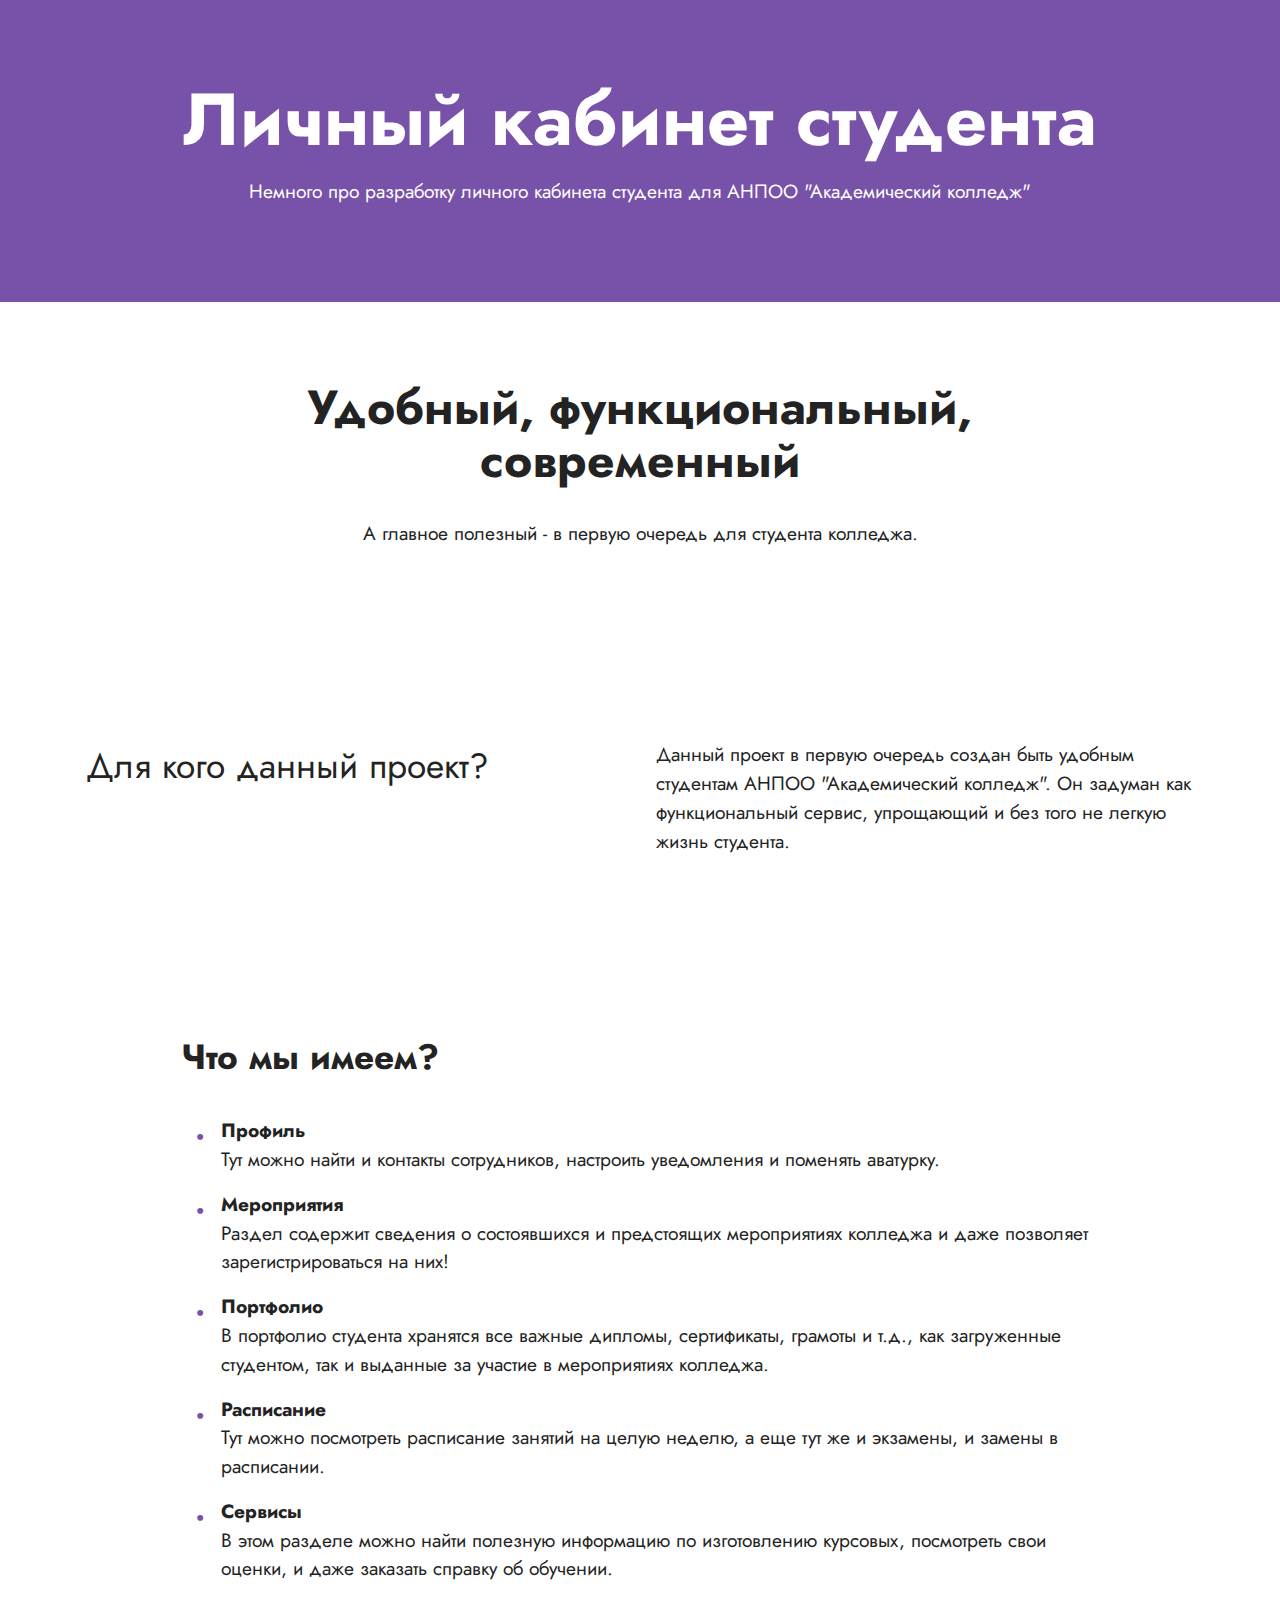
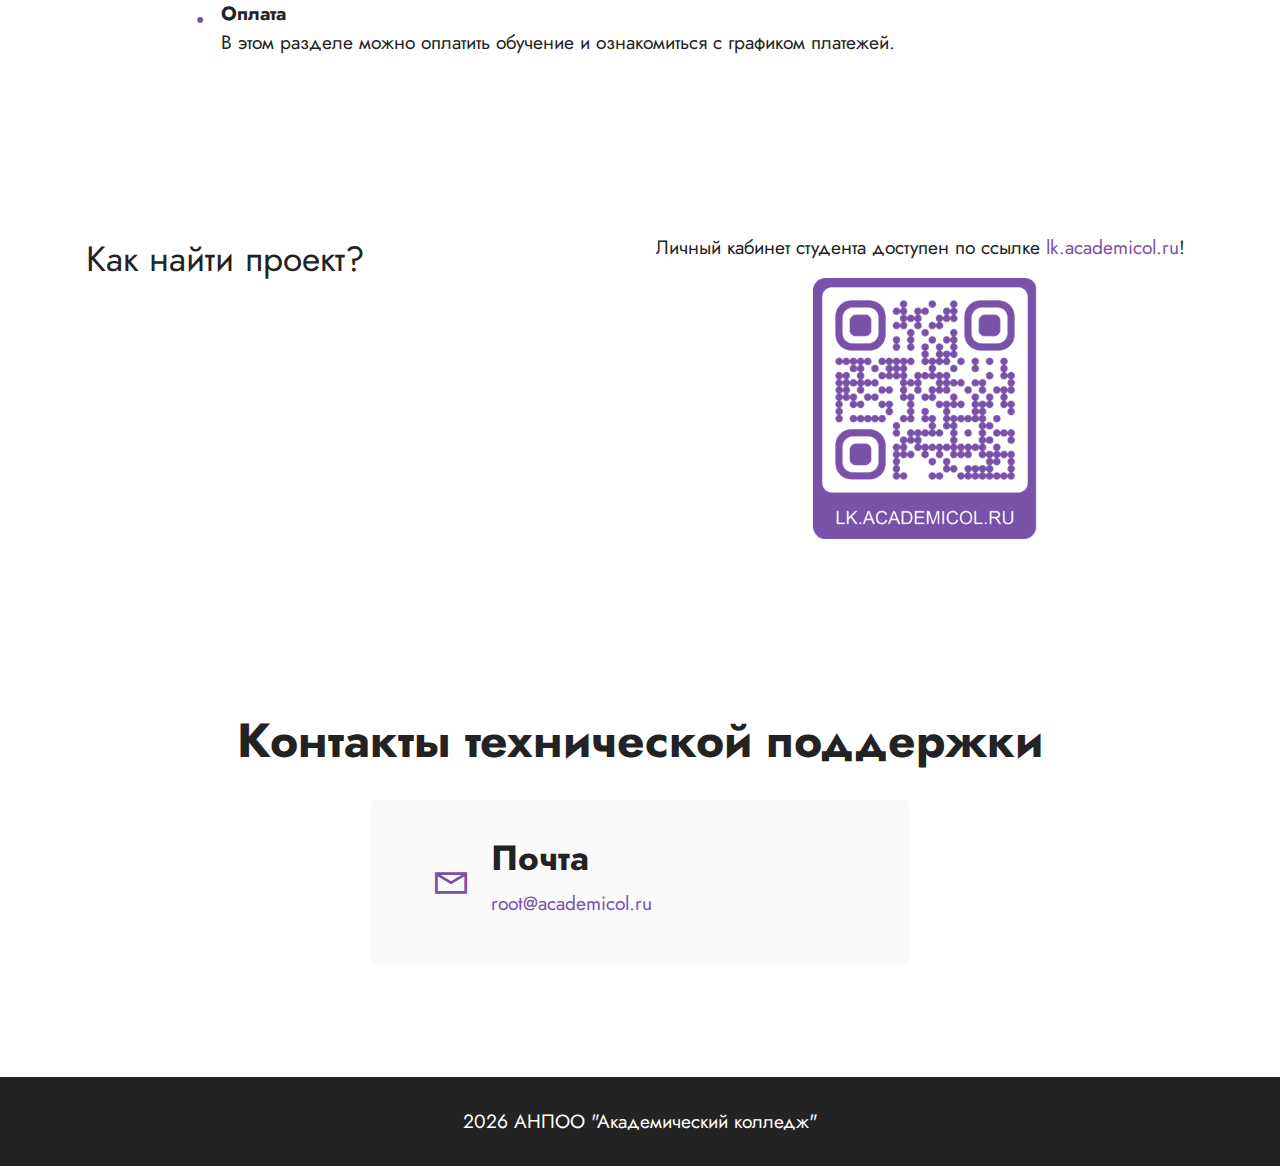
==== commit 4ec5205d: "Update index.html" ====
--- a/index.html
+++ b/index.html
@@ -125,14 +125,14 @@
         <div class="media-container-row align-center mbr-white">
             <div class="col-12">
                 <p class="mbr-text mb-0 mbr-fonts-style display-7">
-                    <span class="date-span"></span> АНПОО "Академический колледж"
+                    <span id="date-span"></span> АНПОО "Академический колледж"
                 </p>
             </div>
         </div>
     </div>
 </section>
 <script>
-    $('.date-span').html(date('Y'));
+    document.getElementById('date-span').innerHTML=new Date().getFullYear();
 </script>
 </body>
 </html>
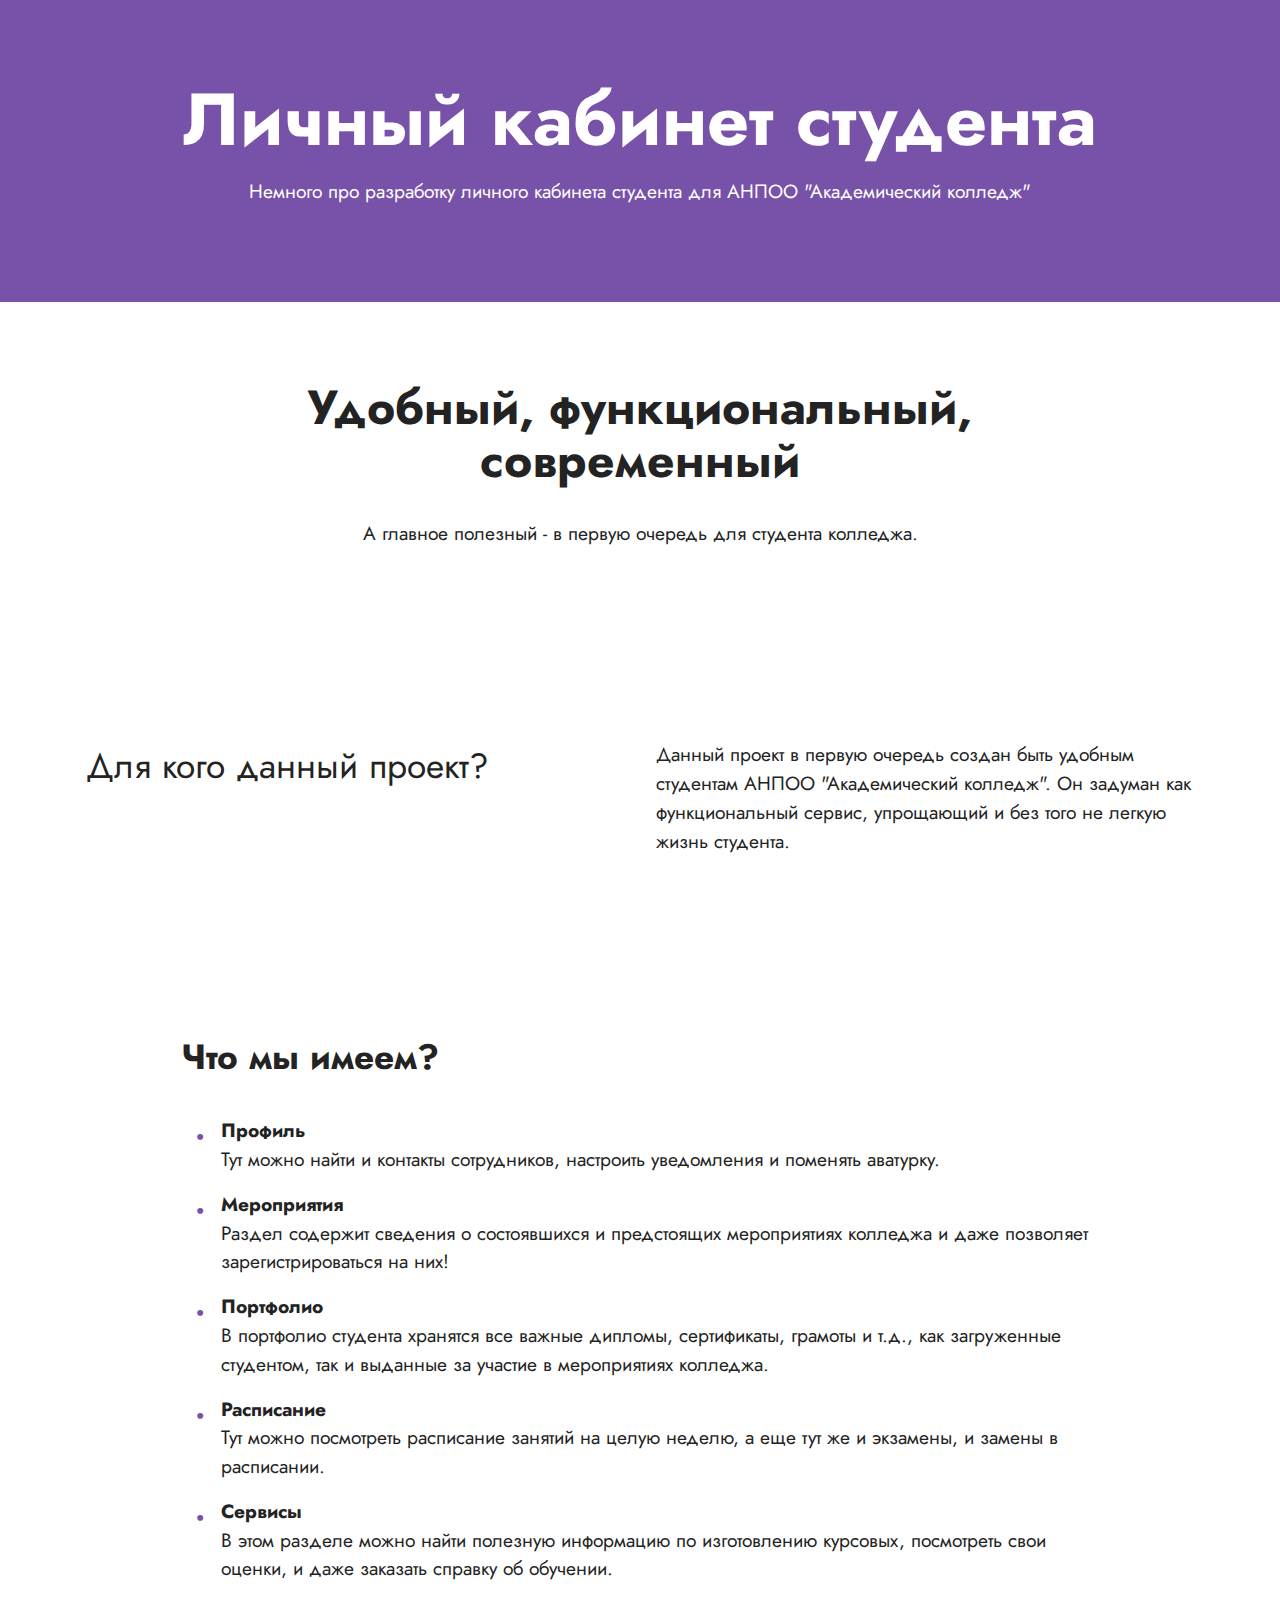
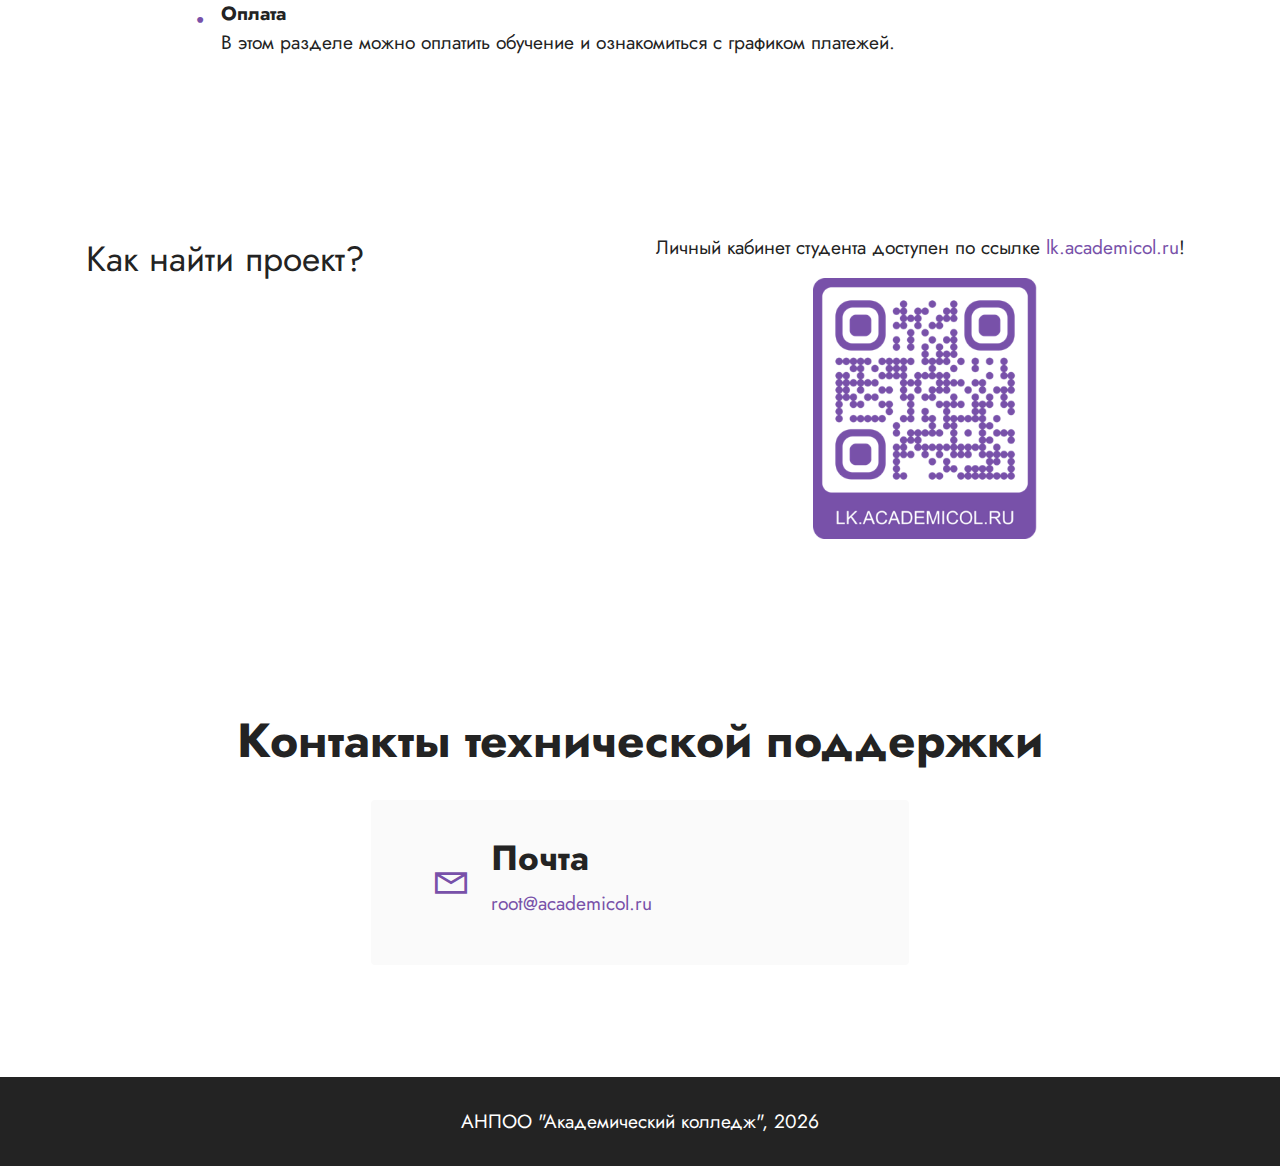
==== commit 6e60577d: "Update index.html" ====
--- a/index.html
+++ b/index.html
@@ -125,7 +125,7 @@
         <div class="media-container-row align-center mbr-white">
             <div class="col-12">
                 <p class="mbr-text mb-0 mbr-fonts-style display-7">
-                    <span id="date-span"></span> АНПОО "Академический колледж"
+                    АНПОО "Академический колледж", <span id="date-span"></span>
                 </p>
             </div>
         </div>
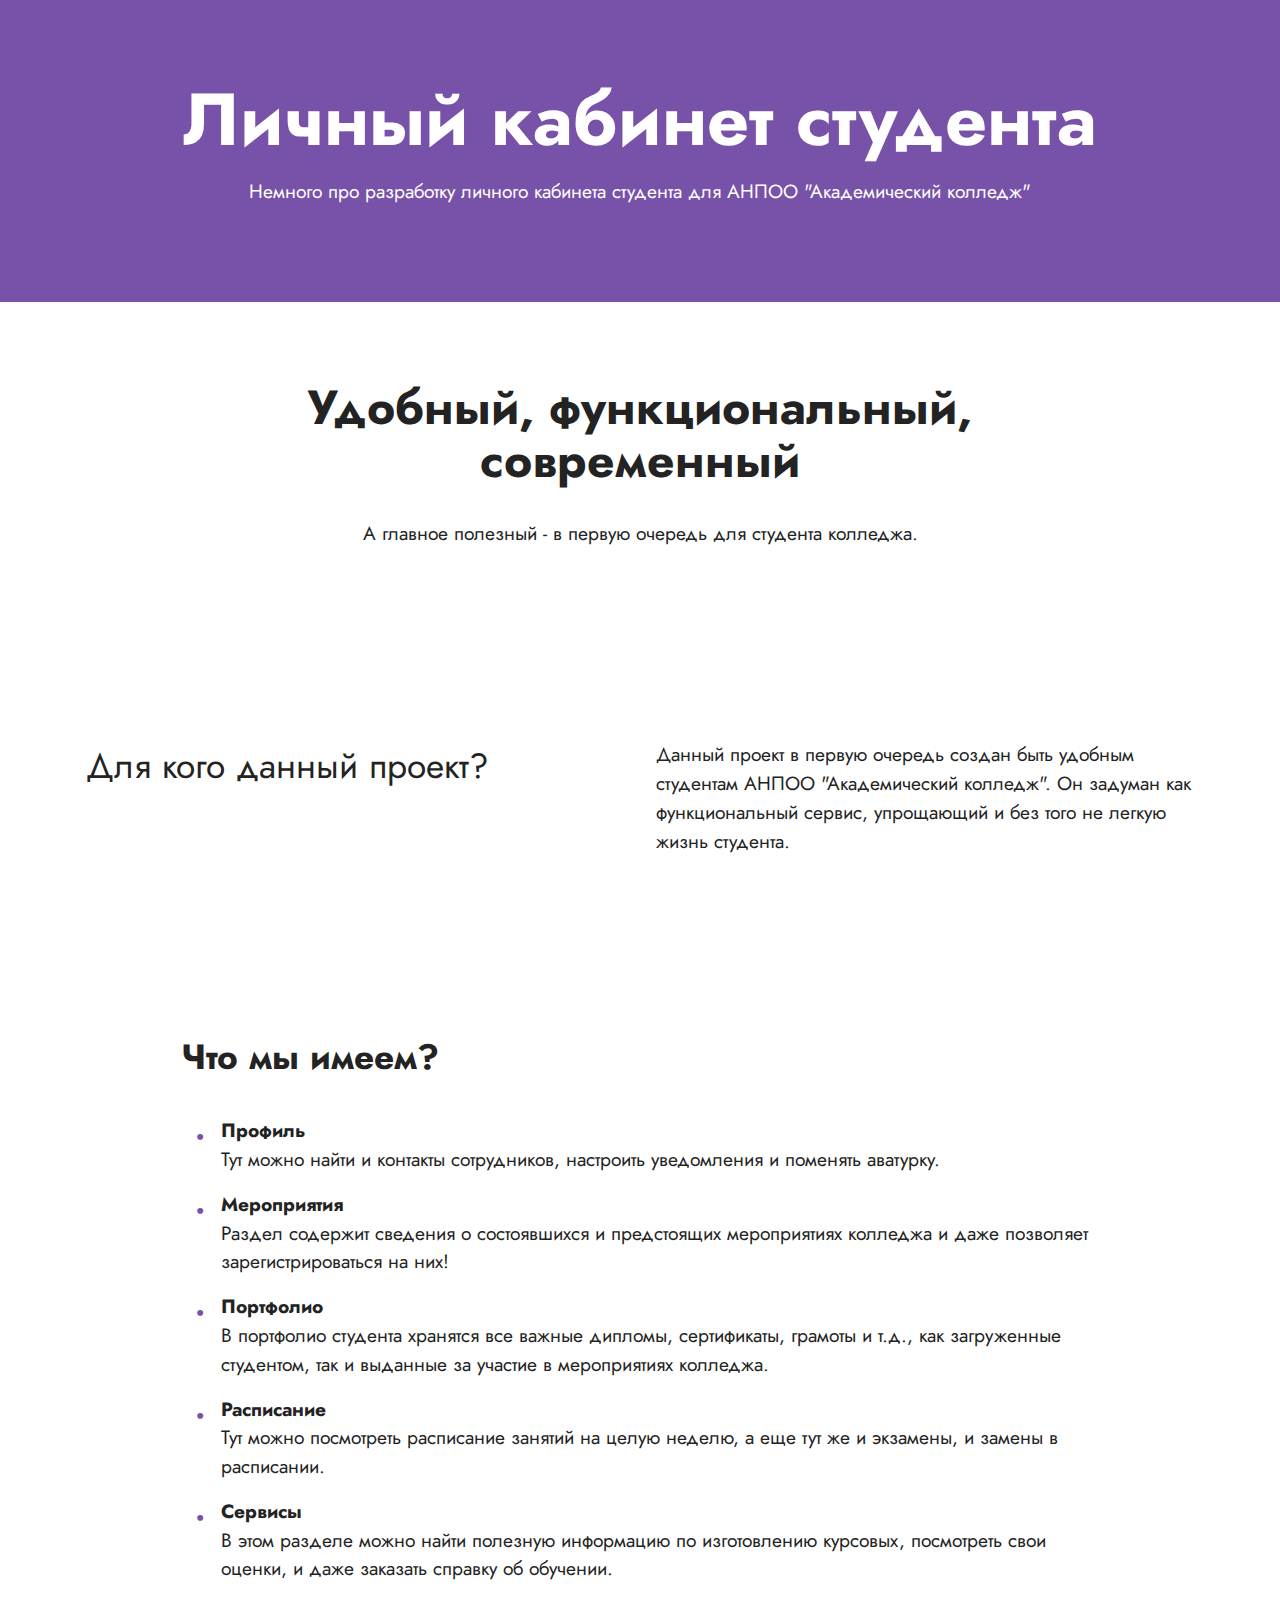
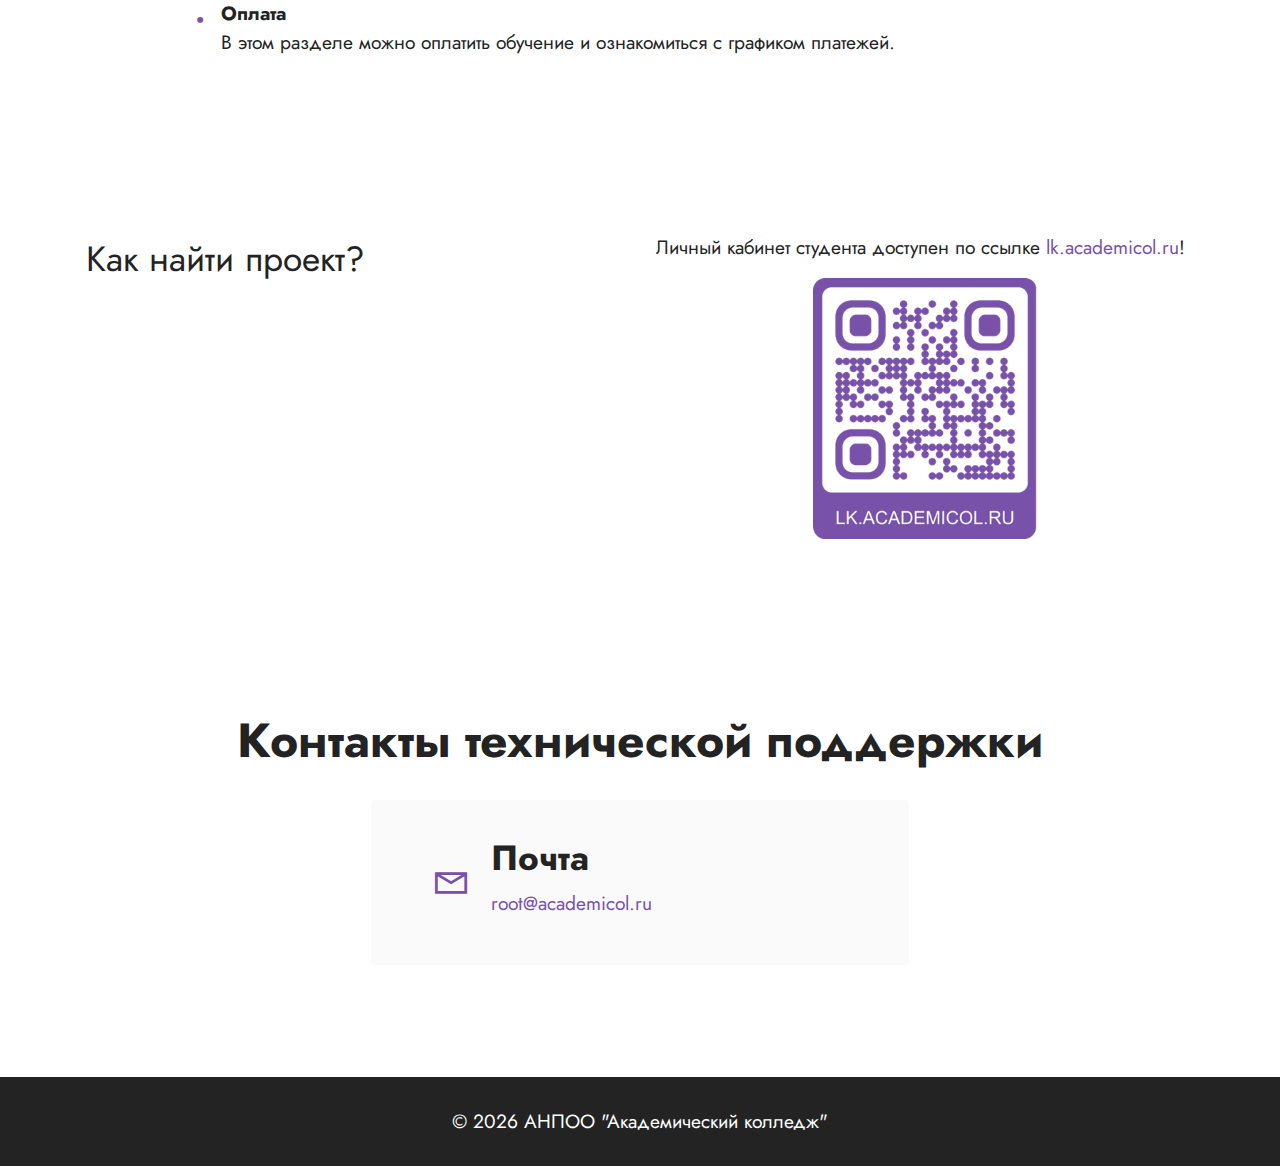
==== commit 5bbf8bd7: "Update index.html" ====
--- a/index.html
+++ b/index.html
@@ -125,7 +125,7 @@
         <div class="media-container-row align-center mbr-white">
             <div class="col-12">
                 <p class="mbr-text mb-0 mbr-fonts-style display-7">
-                    АНПОО "Академический колледж", <span id="date-span"></span>
+                    © <span id="date-span"></span> АНПОО "Академический колледж" 
                 </p>
             </div>
         </div>
